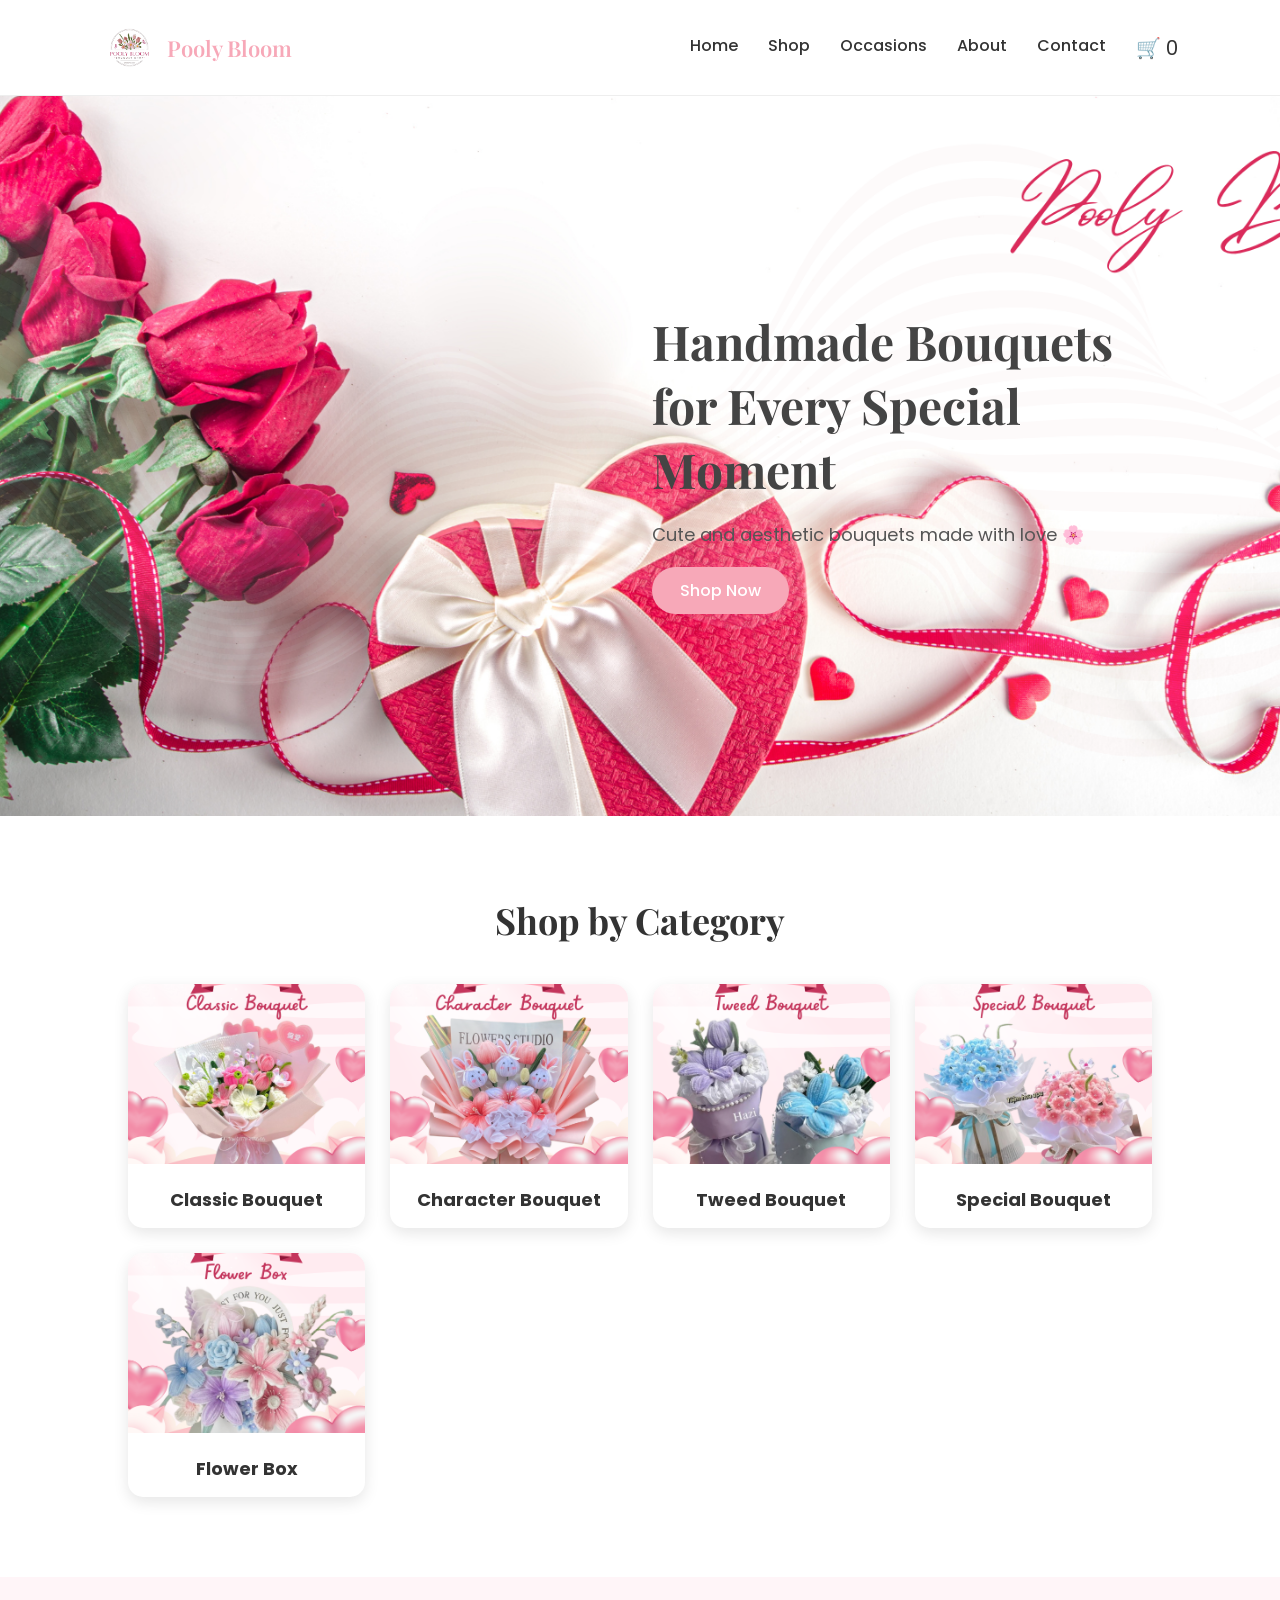
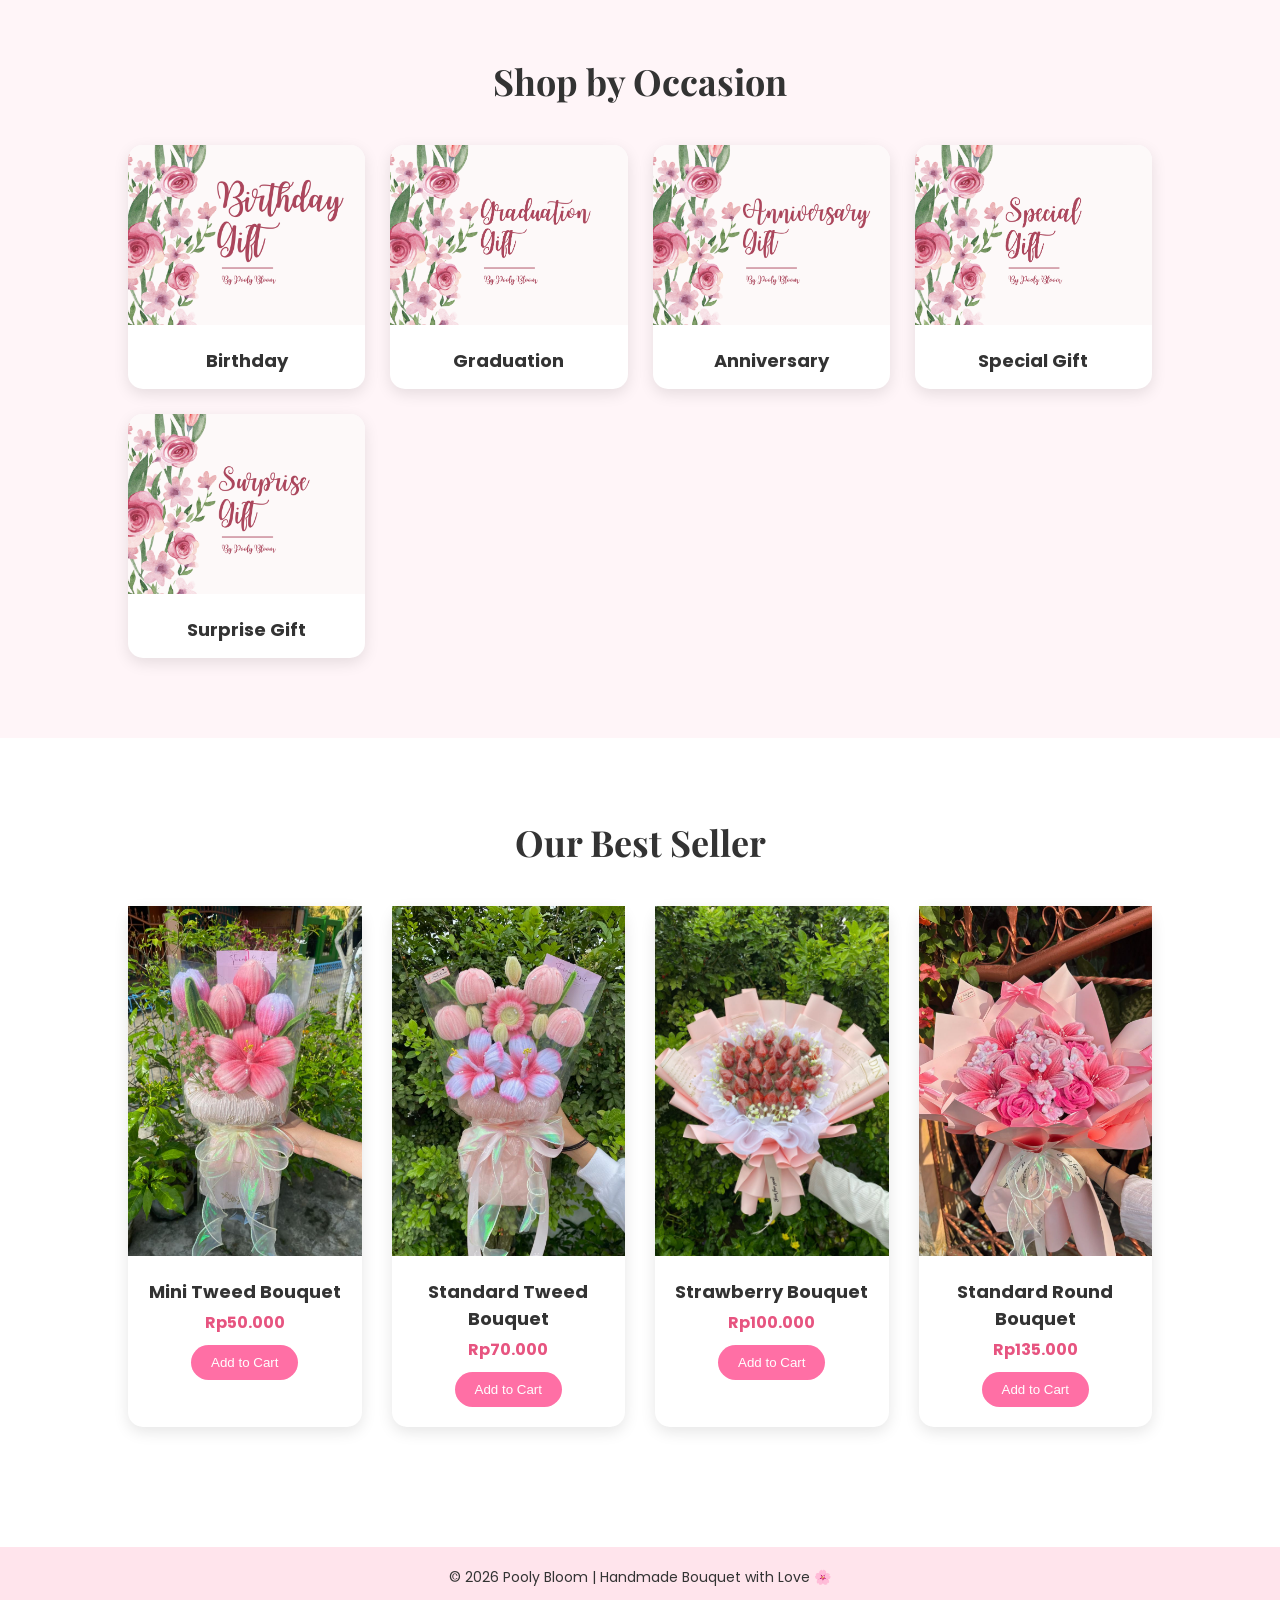
==== index.html @ 37853e3b "Add files via upload" ====
<!DOCTYPE html>
<html lang="en">
<head>
    <meta charset="UTF-8">
    <meta name="viewport" content="width=device-width, initial-scale=1.0">
    <title>Pooly Bloom</title>

    <!-- CSS -->
    <link rel="stylesheet" href="css/style.css">

    <!-- Google Fonts -->
<link rel="preconnect" href="https://fonts.googleapis.com">
<link rel="preconnect" href="https://fonts.gstatic.com" crossorigin>

<link href="https://fonts.googleapis.com/css2?family=Playfair+Display:wght@500;600;700&family=Poppins:wght@300;400;500;600&display=swap" rel="stylesheet">

</head>

<body>
    <!-- Navbar -->

<nav class="navbar">

    <div class="logo">

<img src="images/icons/pooly-bloom-logo.png" alt="Pooly Bloom Logo">

<span>Pooly Bloom</span>

</div>

    <ul class="nav-links">

        <li><a href="index.html">Home</a></li>
        <li><a href="shop.html">Shop</a></li>
        <li><a href="occasions.html">Occasions</a></li>
        <li><a href="about.html">About</a></li>
        <li><a href="contact.html">Contact</a></li>

       <li class="cart" id="cart-icon">
🛒 <span id="cart-count">0</span>
</li>

    </ul>

</nav>

<!-- Hero Section -->

<section class="hero">

<div class="hero-text">

<h1>Handmade Bouquets for Every Special Moment</h1>

<p>Cute and aesthetic bouquets made with love 🌸</p>

<a href="shop.html" class="btn">Shop Now</a>

</div>

</section>

<section class="category">

<h2>Shop by Category</h2>

<div class="category-container">

<div class="category-card">
<img src="images/categories/classic.png">
<h3>Classic Bouquet</h3>
</div>

<div class="category-card">
<img src="images/categories/character.png">
<h3>Character Bouquet</h3>
</div>

<div class="category-card">
<img src="images/categories/tweed.png">
<h3>Tweed Bouquet</h3>
</div>

<div class="category-card">
<img src="images/categories/special.png">
<h3>Special Bouquet</h3>
</div>

<div class="category-card">
<img src="images/categories/flowerbox.png">
<h3>Flower Box</h3>
</div>

</div>

</section>

<section class="occasion">

<h2>Shop by Occasion</h2>

<div class="occasion-container">

<div class="occasion-card">
<img src="images/occasions/birthday.png">
<h3>Birthday</h3>
</div>

<div class="occasion-card">
<img src="images/occasions/graduation.png">
<h3>Graduation</h3>
</div>

<div class="occasion-card">
<img src="images/occasions/anniversary.png">
<h3>Anniversary</h3>
</div>

<div class="occasion-card">
<img src="images/occasions/special.png">
<h3>Special Gift</h3>
</div>

<div class="occasion-card">
<img src="images/occasions/surprise.png">
<h3>Surprise Gift</h3>
</div>

</div>

</section>

<section class="products">

<h2>Our Best Seller</h2>

<div class="product-container">

<div class="product-card">

<img src="images/products/mini_tweed_pink50(6).jpeg">

<h3>Mini Tweed Bouquet</h3>

<p class="price">Rp50.000</p>

<button class="cart-btn"
data-name="Mini Tweed Bouquet"
data-price="50000"
data-img="images/products/mini_tweed_pink50(6).jpeg">
Add to Cart
</button>

</div>


<div class="product-card">

<img src="images/products/standard_tweed_pink70(3).jpeg">

<h3>Standard Tweed Bouquet</h3>

<p class="price">Rp70.000</p>

<button class="cart-btn"
data-name="Standard Tweed Bouquet"
data-price="70000"
data-img="images/products/standard_tweed_pink70(3).jpeg">
Add to Cart
</button>

</div>


<div class="product-card">

<img src="images/products/standard_classic_strawberry30pcs100(5).jpeg">

<h3>Strawberry Bouquet</h3>

<p class="price">Rp100.000</p>

<button class="cart-btn"
data-name="Strawberry Bouquet"
data-price="100000"
data-img="images/products/standard_classic_strawberry30pcs100(5).jpeg">
Add to Cart
</button>

</div>


<div class="product-card">

<img src="images/products/standard_round_pink135(3).jpeg">

<h3>Standard Round Bouquet</h3>

<p class="price">Rp135.000</p>

<button class="cart-btn"
data-name="Standard Round Bouquet"
data-price="135000"
data-img="images/products/standard_round_pink135(3).jpeg">
Add to Cart
</button>

</div>

</div>

</section>


<footer class="footer">

<p>© 2026 Pooly Bloom | Handmade Bouquet with Love 🌸</p>

</footer>

<div id="cart-notification">
Product added to cart 🛒
</div>
  

<div id="cart-popup">
 
<div class="cart-header">
<h2>Your Cart</h2>
<span id="close-cart">✕</span>
</div>

<div id="cart-items"></div>

<div class="cart-footer">
<h3>Total: Rp <span id="cart-total">0</span></h3>
<button id="checkout-btn">Checkout</button>
</div>

</div>

<div id="checkout-form">

<div class="checkout-box">

<h2>Isi Data Pesanan 🌷</h2>

<input type="text" id="cust-name" placeholder="Nama Kamu">

<input type="text" id="cust-phone" placeholder="No HP / WhatsApp">

<label>Tanggal Pengambilan</label>
<input type="date" id="pickup-date">

<p class="note">Pengambilan minimal H+2 dari hari pemesanan ya 💗</p>

<button id="send-order">Kirim Pesanan 🌸</button>

<span id="close-checkout">✕</span>

</div>

</div>

<script src="js/script.js"></script>

</body>
</html>
---- css/style.css ----
*{
margin:0;
padding:0;
box-sizing:border-box;
}

body{
font-family:'Poppins', sans-serif;
background:#fff;
color:#333;
}

:root{

--pink-soft:#FADADD;
--pink-main:#F7A8B8;
--pink-light:#FFE4EC;
--white:#ffffff;
--text:#333;

}

.navbar{

display:flex;
justify-content:space-between;
align-items:center;

padding:20px 8%;

background:var(--white);

border-bottom:1px solid #eee;

position:sticky;
top:0;
z-index:999;

}

.logo{

font-family:'Playfair Display', serif;

font-size:24px;

font-weight:600;

color:var(--pink-main);

}

.nav-links{

display:flex;

list-style:none;

gap:30px;

}

.nav-links a{

text-decoration:none;

color:var(--text);

font-weight:500;

transition:0.3s;

}

.nav-links a:hover{

color:var(--pink-main);

}

.cart{

font-size:20px;

cursor:pointer;

}

.hero{

height:80vh;

background-image:url("../images/hero/hero-banner.png");

background-size:cover;

background-position:center;

display:flex;

align-items:center;

justify-content:flex-end;

padding:0 10%;

}

.hero h1{

font-family:'Playfair Display', serif;

font-size:48px;

margin-bottom:20px;

color:#444;

}

.hero p{

font-size:18px;

margin-bottom:30px;

}

.hero-text{

max-width:500px;

text-align:left;

}

.hero-text h1{

font-family:'Playfair Display', serif;

font-size:48px;

color:#444;

margin-bottom:20px;

}

.hero-text p{

font-size:18px;

margin-bottom:30px;

color:#555;

}

.btn{

background:var(--pink-main);

color:white;

padding:12px 28px;

text-decoration:none;

border-radius:25px;

font-weight:500;

transition:0.3s;

}

.btn:hover{

background:#ff8fa3;

}

.logo img{

height:55px;

}

.logo{

display:flex;
align-items:center;
gap:10px;

}

.logo span{

font-family:'Playfair Display', serif;

font-size:22px;

font-weight:600;

color:var(--pink-main);

}

.category{

padding:80px 10%;

text-align:center;

}

.category h2{

font-family:'Playfair Display', serif;

font-size:36px;

margin-bottom:40px;

}

.category-container{

display:grid;

grid-template-columns:repeat(auto-fit,minmax(200px,1fr));

gap:25px;

}

.category-card{

background:white;

border-radius:15px;

overflow:hidden;

box-shadow:0 5px 15px rgba(0,0,0,0.1);

cursor:pointer;

transition:0.3s;

}

.category-card:hover{

transform:translateY(-5px);

}

.category-card img{

width:100%;

height:180px;

object-fit:cover;

}

.category-card h3{

padding:15px;

font-size:18px;

}

.occasion{

padding:80px 10%;

text-align:center;

background:#fff5f8;

}

.occasion h2{

font-family:'Playfair Display', serif;

font-size:36px;

margin-bottom:40px;

}

.occasion-container{

display:grid;

grid-template-columns:repeat(auto-fit,minmax(200px,1fr));

gap:25px;

}

.occasion-card{

background:white;

border-radius:15px;

overflow:hidden;

box-shadow:0 5px 15px rgba(0,0,0,0.1);

cursor:pointer;

transition:0.3s;

}

.occasion-card:hover{

transform:translateY(-5px);

}

.occasion-card img{

width:100%;

height:180px;

object-fit:cover;

}

.occasion-card h3{

padding:15px;

font-size:18px;

}

.products{

padding:80px 10%;

text-align:center;

}

.products h2{

font-family:'Playfair Display', serif;

font-size:36px;

margin-bottom:40px;

}

.product-container{

display:grid;

grid-template-columns:repeat(auto-fit,minmax(220px,1fr));

gap:30px;

}

.product-card{

background:white;

border-radius:15px;

box-shadow:0 5px 15px rgba(0,0,0,0.1);

padding-bottom:20px;

transition:0.3s;

}

.product-card:hover{

transform:translateY(-5px);

}

.product-card img{

width:100%;
height:350px;
object-fit:cover;

}
.product-card h3{

margin:15px 0 5px;

font-size:18px;

}

.price{

color:#e75480;

font-weight:bold;

margin-bottom:10px;

}

.cart-btn{

background:#ff6fa5;

color:white;

border:none;

padding:10px 20px;

border-radius:20px;

cursor:pointer;

transition:0.3s;

}

.cart-btn:hover{

background:#ff4f93;

}


.footer{

background:#ffe4ec;

text-align:center;

padding:20px;

margin-top:40px;

font-size:14px;

}

#cart-notification{

position:fixed;

top:20px;
right:20px;

background:#ff6fa5;
color:white;

padding:14px 24px;

border-radius:10px;

display:none;

font-weight:500;

box-shadow:0 5px 15px rgba(0,0,0,0.2);

z-index:2000;

}

.cart-item{

display:flex;

gap:20px;

margin-bottom:20px;

padding:15px;

background:white;

border-radius:10px;

box-shadow:0 5px 10px rgba(0,0,0,0.1);

}

.cart-item img{

width:80px;
height:80px;

object-fit:cover;

border-radius:10px;

}

.cart-details{

flex:1;

}

.cart-details textarea{

width:100%;

margin-top:8px;

padding:6px;

border-radius:5px;

border:1px solid #ccc;

}

.cart-sidebar{

position:fixed;
right:-400px;
top:0;

width:350px;
height:100%;

background:white;

box-shadow:-5px 0 15px rgba(0,0,0,0.2);

padding:20px;

transition:0.3s;

z-index:1500;

overflow-y:auto;

}

.cart-sidebar.active{
right:0;
}

.cart-header{

display:flex;
justify-content:space-between;
align-items:center;

margin-bottom:20px;

}

#close-cart{
cursor:pointer;
font-size:20px;
}

.cart-item{

display:flex;

gap:15px;

margin-bottom:20px;

}

.cart-item img{

width:60px;
height:60px;

object-fit:cover;

border-radius:8px;

}

.cart-details{

flex:1;

}

.cart-details textarea{

width:100%;

margin-top:5px;

padding:5px;

border-radius:5px;

border:1px solid #ccc;

}

.cart-footer{

margin-top:20px;

border-top:1px solid #eee;

padding-top:15px;

}

#checkout-btn{

background:#ff6fa5;
color:white;
border:none;
padding:12px;
width:100%;
border-radius:25px;
cursor:pointer;
transition:0.3s;

box-shadow:0 0 0 rgba(255,111,165,0.7);

}

#checkout-btn:hover{

transform:scale(1.05);

box-shadow:0 0 20px rgba(255,111,165,0.7);

}

#cart-popup{

position:fixed;
top:0;
right:-400px;

width:350px;
height:100%;

background:white;

box-shadow:-5px 0 15px rgba(0,0,0,0.1);

padding:20px;

transition:0.3s;

z-index:999;

overflow-y:auto;

}

#cart-popup.active{

right:0;
animation: cartBounce 0.5s ease;

}

@keyframes cartBounce{

0%{
transform:translateX(100%);
}

60%{
transform:translateX(-10px);
}

80%{
transform:translateX(5px);
}

100%{
transform:translateX(0);
}

}

.cart-header{

display:flex;
justify-content:space-between;
align-items:center;

margin-bottom:20px;

}

#close-cart{

cursor:pointer;
font-size:20px;

}

.cart-footer{

margin-top:20px;

}



.qty-control{

display:flex;
align-items:center;
gap:8px;
margin-top:8px;

}

.qty-control button{

border:none;
background:#ff6fa5;
color:white;
padding:4px 10px;
border-radius:6px;
cursor:pointer;

}

.remove-btn{

background:#999 !important;

}


#checkout-form{

position:fixed;
top:0;
left:0;

width:100%;
height:100%;

background:rgba(0,0,0,0.4);

display:none;

justify-content:center;
align-items:center;

z-index:3000;

}

.checkout-box{

background:white;
padding:30px;
border-radius:20px;
width:350px;
position:relative;

transform:translateY(60px);
opacity:0;

animation: slideUp 0.4s forwards;

}

@keyframes slideUp{

to{

transform:translateY(0);
opacity:1;

}

}

.checkout-box input{

width:100%;
padding:10px;
margin-top:10px;
border-radius:8px;
border:1px solid #ddd;

}

.checkout-box button{

margin-top:15px;
width:100%;
padding:12px;
border:none;
background:#ff6fa5;
color:white;
border-radius:20px;
cursor:pointer;

}

.note{

font-size:12px;
margin-top:5px;
color:#888;

}

#close-checkout{

position:absolute;
top:10px;
right:15px;
cursor:pointer;

}
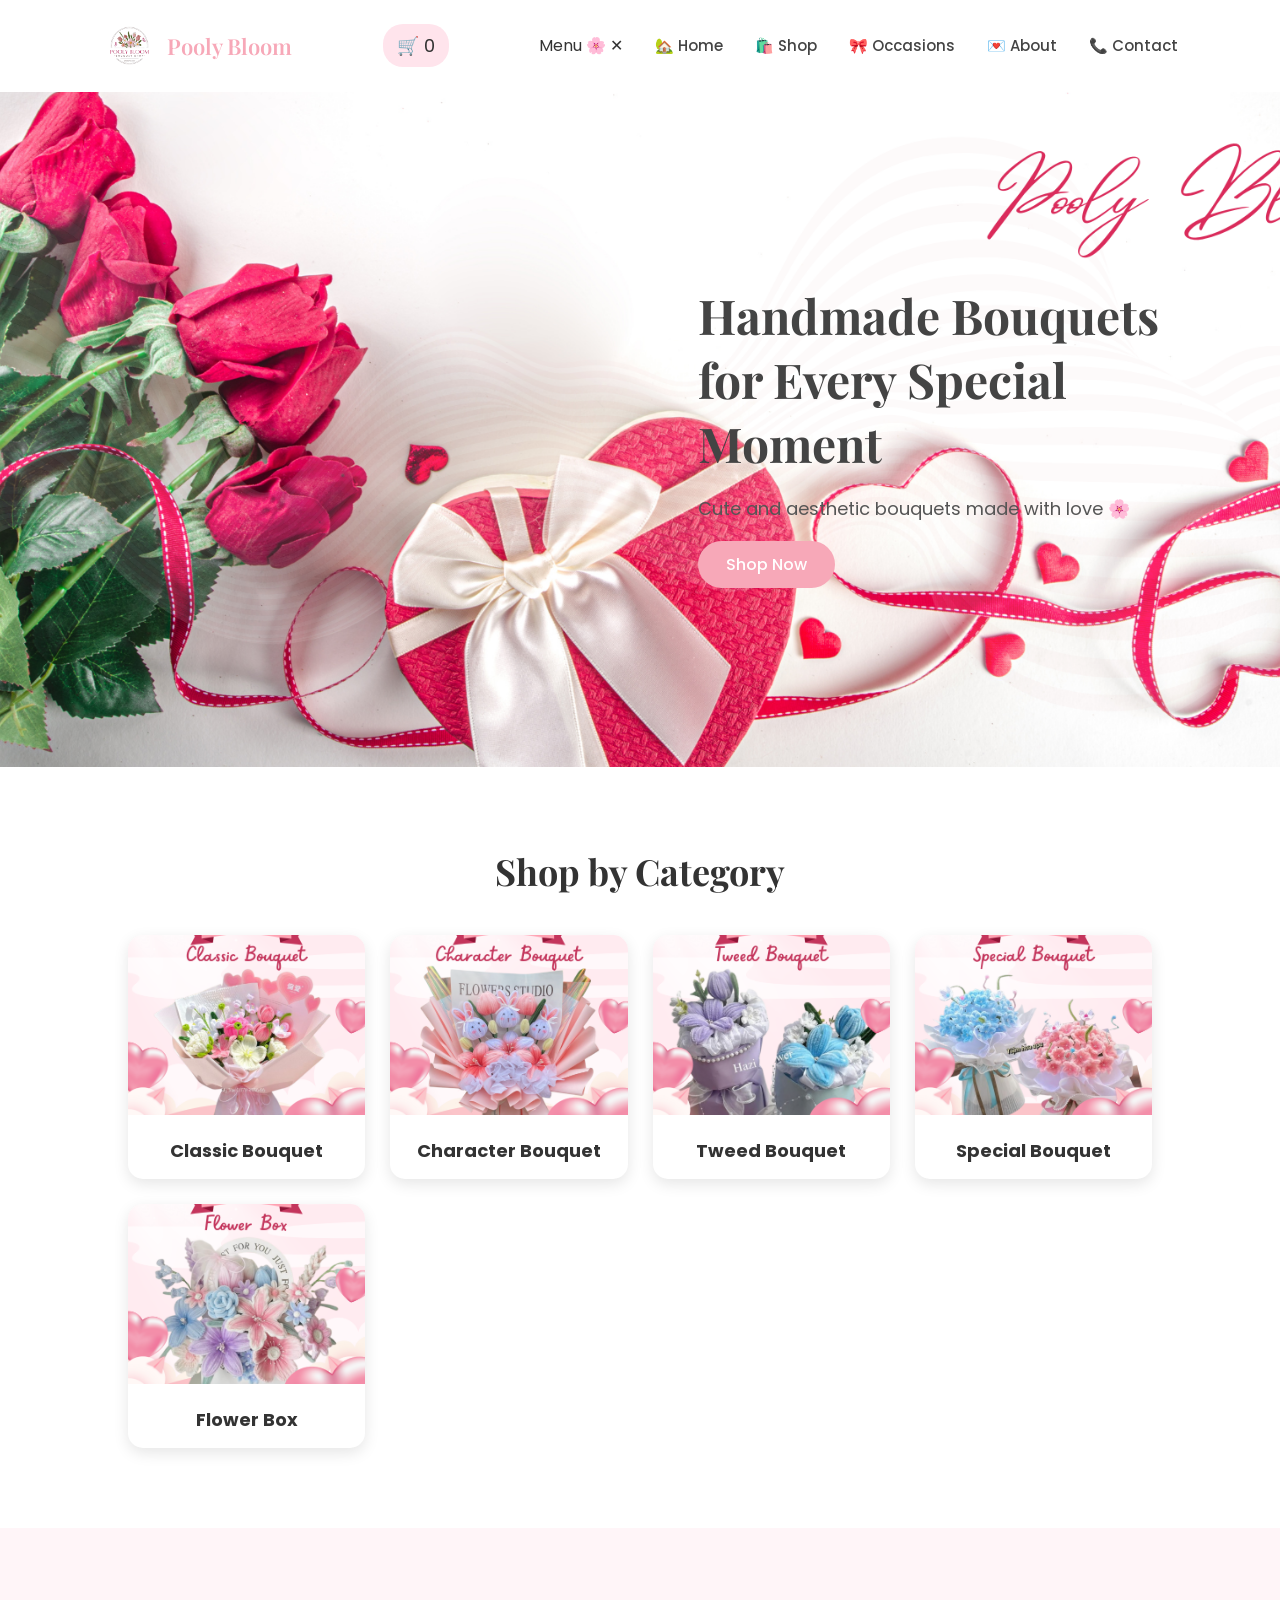
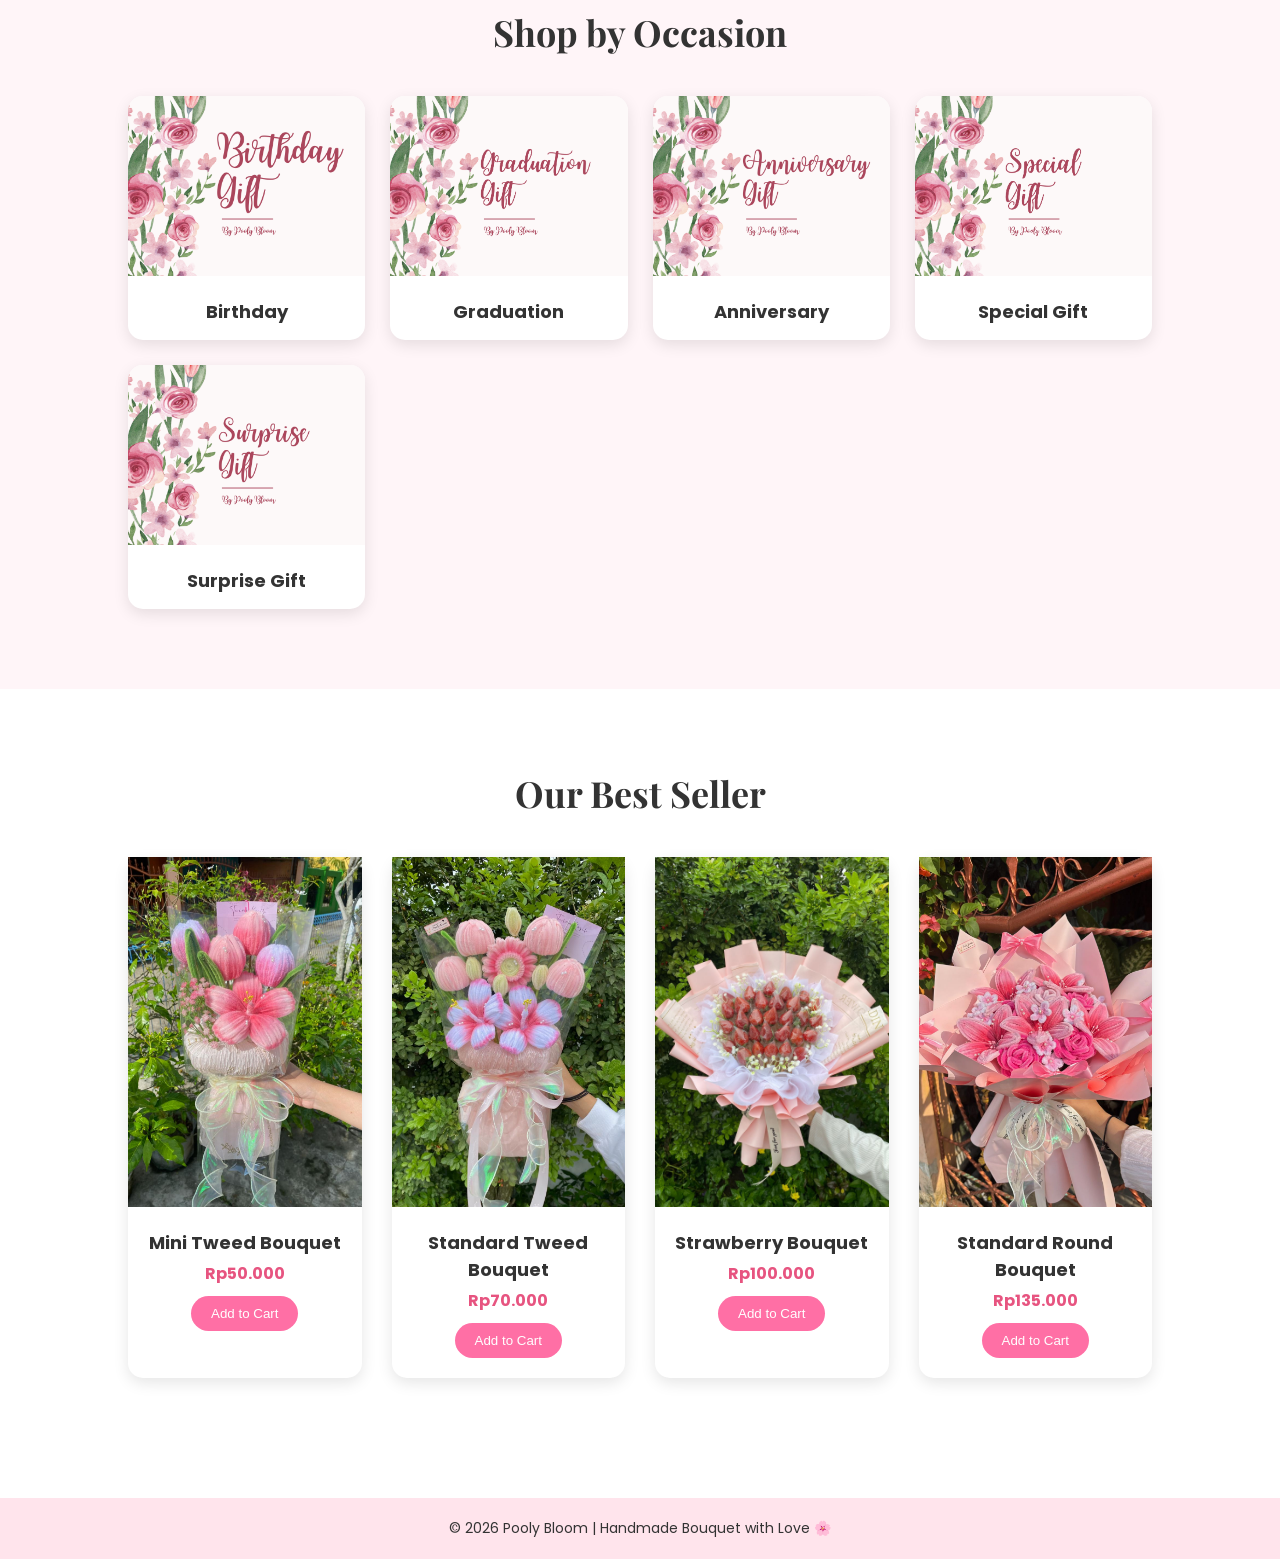
==== commit d6740be0: "Add files via upload" ====
--- a/index.html
+++ b/index.html
@@ -2,7 +2,7 @@
 <html lang="en">
 <head>
     <meta charset="UTF-8">
-    <meta name="viewport" content="width=device-width, initial-scale=1.0">
+    <meta name="viewport" content="width=device-width, initial-scale=1.0, maximum-scale=1.0, user-scalable=no">
     <title>Pooly Bloom</title>
 
     <!-- CSS -->
@@ -21,27 +21,35 @@
 
 <nav class="navbar">
 
-    <div class="logo">
-
-<img src="images/icons/pooly-bloom-logo.png" alt="Pooly Bloom Logo">
-
+<div class="logo">
+<img src="images/icons/pooly-bloom-logo.png">
 <span>Pooly Bloom</span>
-
-</div>
-
-    <ul class="nav-links">
-
-        <li><a href="index.html">Home</a></li>
-        <li><a href="shop.html">Shop</a></li>
-        <li><a href="occasions.html">Occasions</a></li>
-        <li><a href="about.html">About</a></li>
-        <li><a href="contact.html">Contact</a></li>
-
-       <li class="cart" id="cart-icon">
+</div>
+
+<div class="nav-right">
+
+<div class="cart" id="cart-icon">
 🛒 <span id="cart-count">0</span>
+</div>
+
+<div class="menu-toggle" id="menu-toggle">☰</div>
+
+</div>
+
+<ul class="nav-links" id="nav-menu">
+
+<li class="mobile-menu-header">
+<span class="menu-title">Menu 🌸</span>
+<span class="close-menu" id="close-menu">✕</span>
 </li>
 
-    </ul>
+<li><a href="index.html">🏡 Home</a></li>
+<li><a href="shop.html">🛍️ Shop</a></li>
+<li><a href="occasions.html">🎀 Occasions</a></li>
+<li><a href="about.html">💌 About</a></li>
+<li><a href="contact.html">📞 Contact</a></li>
+
+</ul>
 
 </nav>
 
@@ -49,7 +57,7 @@
 
 <section class="hero">
 
-<div class="hero-text">
+<div class="hero-text no-box">
 
 <h1>Handmade Bouquets for Every Special Moment</h1>
 
@@ -227,7 +235,7 @@
 <div id="cart-popup">
  
 <div class="cart-header">
-<h2>Your Cart</h2>
+<h2>🛒 Your Bloom Cart</h2>
 <span id="close-cart">✕</span>
 </div>
 
@@ -263,7 +271,9 @@
 
 </div>
 
-<script src="js/script.js"></script>
+<script src="js/script.js" defer></script>
+
+<div class="overlay" id="overlay"></div>
 
 </body>
 </html>
--- a/css/style.css
+++ b/css/style.css
@@ -1,3 +1,7 @@
+html, body{
+overflow-x:hidden;
+}
+
 *{
 margin:0;
 padding:0;
@@ -26,11 +30,12 @@
 justify-content:space-between;
 align-items:center;
 
-padding:20px 8%;
-
-background:var(--white);
-
-border-bottom:1px solid #eee;
+padding:18px 8%;
+
+background:rgba(255,255,255,.6);
+backdrop-filter:blur(12px);
+
+border-bottom:1px solid rgba(255,255,255,.3);
 
 position:sticky;
 top:0;
@@ -50,16 +55,6 @@
 
 }
 
-.nav-links{
-
-display:flex;
-
-list-style:none;
-
-gap:30px;
-
-}
-
 .nav-links a{
 
 text-decoration:none;
@@ -78,6 +73,10 @@
 
 }
 
+.menu-toggle{
+display:none;
+}
+
 .cart{
 
 font-size:20px;
@@ -127,11 +126,11 @@
 }
 
 .hero-text{
-
-max-width:500px;
-
-text-align:left;
-
+background:white;
+padding:40px;
+border-radius:28px;
+box-shadow:0 25px 60px rgba(255,111,165,.18);
+max-width:480px;
 }
 
 .hero-text h1{
@@ -624,16 +623,33 @@
 
 #checkout-btn{
 
-background:#ff6fa5;
+background:linear-gradient(45deg,#ff6fa5,#ff9ac1);
 color:white;
+
 border:none;
-padding:12px;
-width:100%;
-border-radius:25px;
+
+padding:14px;
+
+width:100%;
+
+border-radius:30px;
+
+font-size:16px;
+font-weight:600;
+
 cursor:pointer;
-transition:0.3s;
-
-box-shadow:0 0 0 rgba(255,111,165,0.7);
+
+transition:.3s;
+
+box-shadow:0 0 0 rgba(255,111,165,.7);
+
+}
+
+#checkout-btn:hover{
+
+transform:scale(1.07);
+
+box-shadow:0 0 25px rgba(255,111,165,.9);
 
 }
 
@@ -733,11 +749,23 @@
 
 border:none;
 background:#ff6fa5;
+
 color:white;
-padding:4px 10px;
-border-radius:6px;
+
+padding:6px 12px;
+
+border-radius:50%;
+
 cursor:pointer;
 
+font-size:16px;
+
+transition:.3s;
+
+}
+
+.qty-control button:hover{
+transform:scale(1.2);
 }
 
 .remove-btn{
@@ -831,4 +859,283 @@
 right:15px;
 cursor:pointer;
 
+}
+
+
+.menu-toggle{
+
+display:none;
+font-size:26px;
+
+background:#ff6fa5;
+color:white;
+
+padding:8px 12px;
+border-radius:12px;
+
+cursor:pointer;
+transition:.3s;
+
+box-shadow:0 4px 10px rgba(255,111,165,.5);
+
+}
+
+.menu-toggle:hover{
+transform:scale(1.1) rotate(5deg);
+box-shadow:0 6px 18px rgba(255,111,165,.7);
+}
+
+.nav-right{
+display:flex;
+align-items:center;
+gap:15px;
+}
+
+.cart{
+
+background:#ffe4ec;
+padding:8px 14px;
+border-radius:20px;
+font-size:18px;
+transition:.3s;
+}
+
+.cart:hover{
+background:#ffccd9;
+transform:scale(1.05);
+}
+
+
+body.blur{
+overflow:hidden;
+}
+
+body.blur::after{
+
+content:"";
+
+position:fixed;
+top:0;
+left:0;
+
+width:100%;
+height:100%;
+
+backdrop-filter:blur(6px);
+background:rgba(0,0,0,.25);
+
+z-index:998;
+
+}
+
+
+
+.nav-links li{
+opacity:0;
+transform:translateX(40px);
+}
+
+.nav-links.active li{
+opacity:0;
+transform:translateX(40px);
+animation: menuFade .5s forwards;
+}
+
+.nav-links.active li:nth-of-type(1){animation-delay:.1s}
+.nav-links.active li:nth-of-type(2){animation-delay:.2s}
+.nav-links.active li:nth-of-type(3){animation-delay:.3s}
+.nav-links.active li:nth-of-type(4){animation-delay:.4s}
+.nav-links.active li:nth-of-type(5){animation-delay:.5s}
+
+.nav-links.active li:nth-child(1){animation-delay:.1s}
+.nav-links.active li:nth-child(2){animation-delay:.2s}
+.nav-links.active li:nth-child(3){animation-delay:.3s}
+.nav-links.active li:nth-child(4){animation-delay:.4s}
+.nav-links.active li:nth-child(5){animation-delay:.5s}
+.nav-links.active li:nth-child(6){animation-delay:.6s}
+
+@keyframes menuFade{
+to{
+opacity:1;
+transform:translateX(0);
+}
+}
+
+
+.cart-bounce{
+animation:bounce .4s;
+}
+
+@keyframes bounce{
+
+0%{transform:scale(1)}
+40%{transform:scale(1.4)}
+100%{transform:scale(1)}
+
+}
+
+.hero{
+
+height:75vh;
+display:flex;
+align-items:center;
+
+padding:0 8%;
+
+background-image:url("../images/hero/hero-banner.png");
+background-size:cover;
+background-position:center;
+
+}
+
+.checkout-box{
+box-shadow:0 25px 60px rgba(0,0,0,.3);
+}
+
+.nav-links{
+display:flex;
+gap:32px;
+list-style:none;
+}
+
+.nav-links li{
+opacity:1;
+transform:none;
+}
+
+.nav-links a{
+text-decoration:none;
+color:#444;
+font-weight:500;
+font-size:15px;
+transition:.3s;
+}
+
+.nav-links a:hover{
+color:#ff6fa5;
+}
+
+@media(max-width:768px){
+
+.menu-toggle{
+display:block;
+}
+
+.nav-links{
+position:fixed;
+top:0;
+right:-100%;
+width:82%;
+height:100vh;
+background:white;
+flex-direction:column;
+padding-top:110px;
+gap:0;
+transition:.5s;
+z-index:2000;
+box-shadow:-25px 0 60px rgba(0,0,0,.25);
+border-top-left-radius:30px;
+border-bottom-left-radius:30px;
+}
+
+.nav-links.active{
+right:0;
+}
+
+.nav-links li{
+width:100%;
+opacity:0;
+transform:translateX(40px);
+}
+
+.nav-links.active li{
+animation: menuFade .5s forwards;
+}
+
+.nav-links li a{
+display:flex;
+align-items:center;
+justify-content:space-between;
+padding:20px 30px;
+font-size:16px;
+font-weight:500;
+color:#444;
+}
+
+.nav-links li a:hover{
+background:#fff0f5;
+color:#ff6fa5;
+transform:translateX(6px);
+}
+
+.nav-links li a::after{
+content:"→";
+width:32px;
+height:32px;
+background:#ffe4ec;
+display:flex;
+align-items:center;
+justify-content:center;
+border-radius:50%;
+color:#ff6fa5;
+font-size:14px;
+transition:.3s;
+}
+
+.nav-links li a:hover::after{
+background:#ff6fa5;
+color:white;
+transform:scale(1.2);
+}
+
+.mobile-menu-header{
+position:absolute;
+top:0;
+left:0;
+width:100%;
+background:linear-gradient(45deg,#ff6fa5,#ff9ac1);
+color:white;
+padding:26px;
+font-size:22px;
+font-weight:600;
+display:flex;
+justify-content:space-between;
+align-items:center;
+border-top-left-radius:30px;
+}
+}
+
+.overlay{
+position:fixed;
+top:0;
+left:0;
+width:100%;
+height:100%;
+
+background:transparent;   /* <<< INI PENTING */
+opacity:0;
+pointer-events:none;
+transition:.3s;
+z-index:1500;
+}
+
+.overlay.active{
+opacity:1;
+pointer-events:auto;
+}
+
+.overlay.active{
+opacity:1;
+pointer-events:auto;
+}
+
+.overlay.active{
+opacity:1;
+pointer-events:auto;
+}
+
+.hero-text.no-box{
+background:transparent;
+box-shadow:none;
+padding:0;
 }
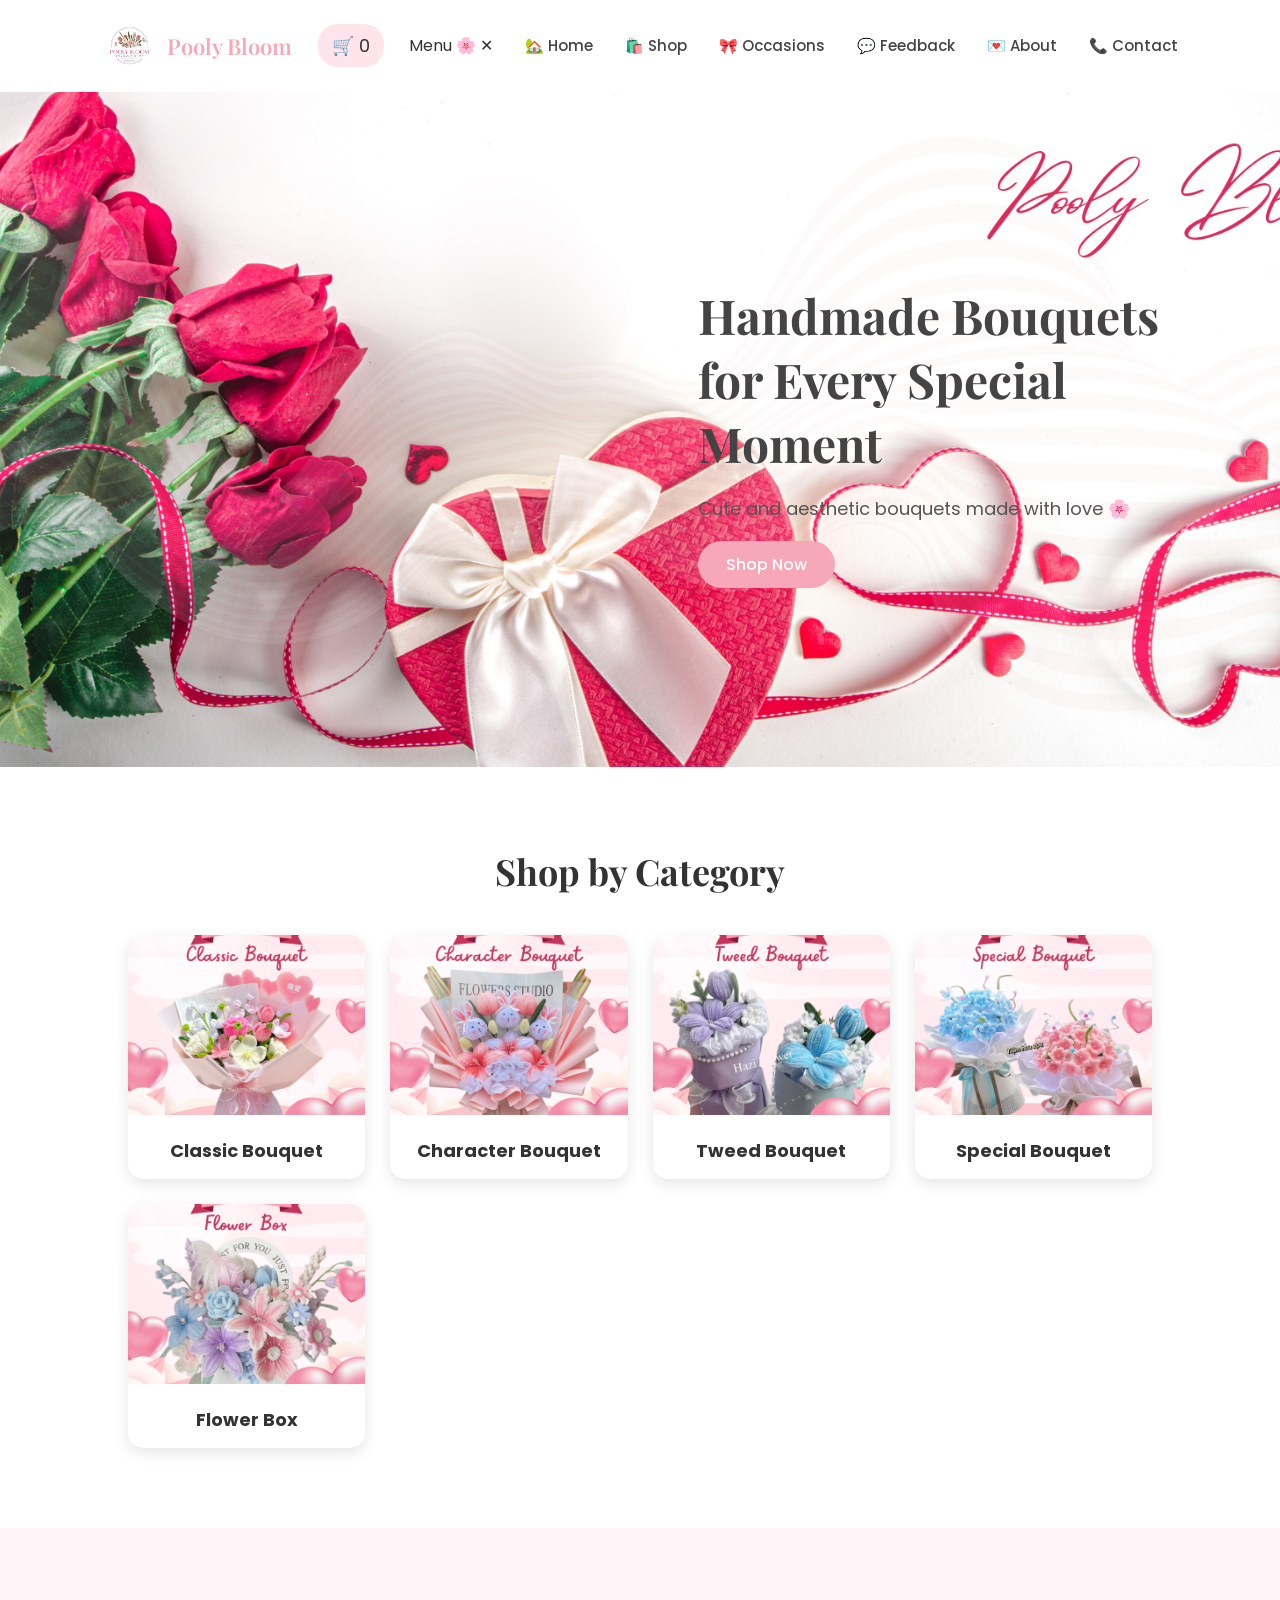
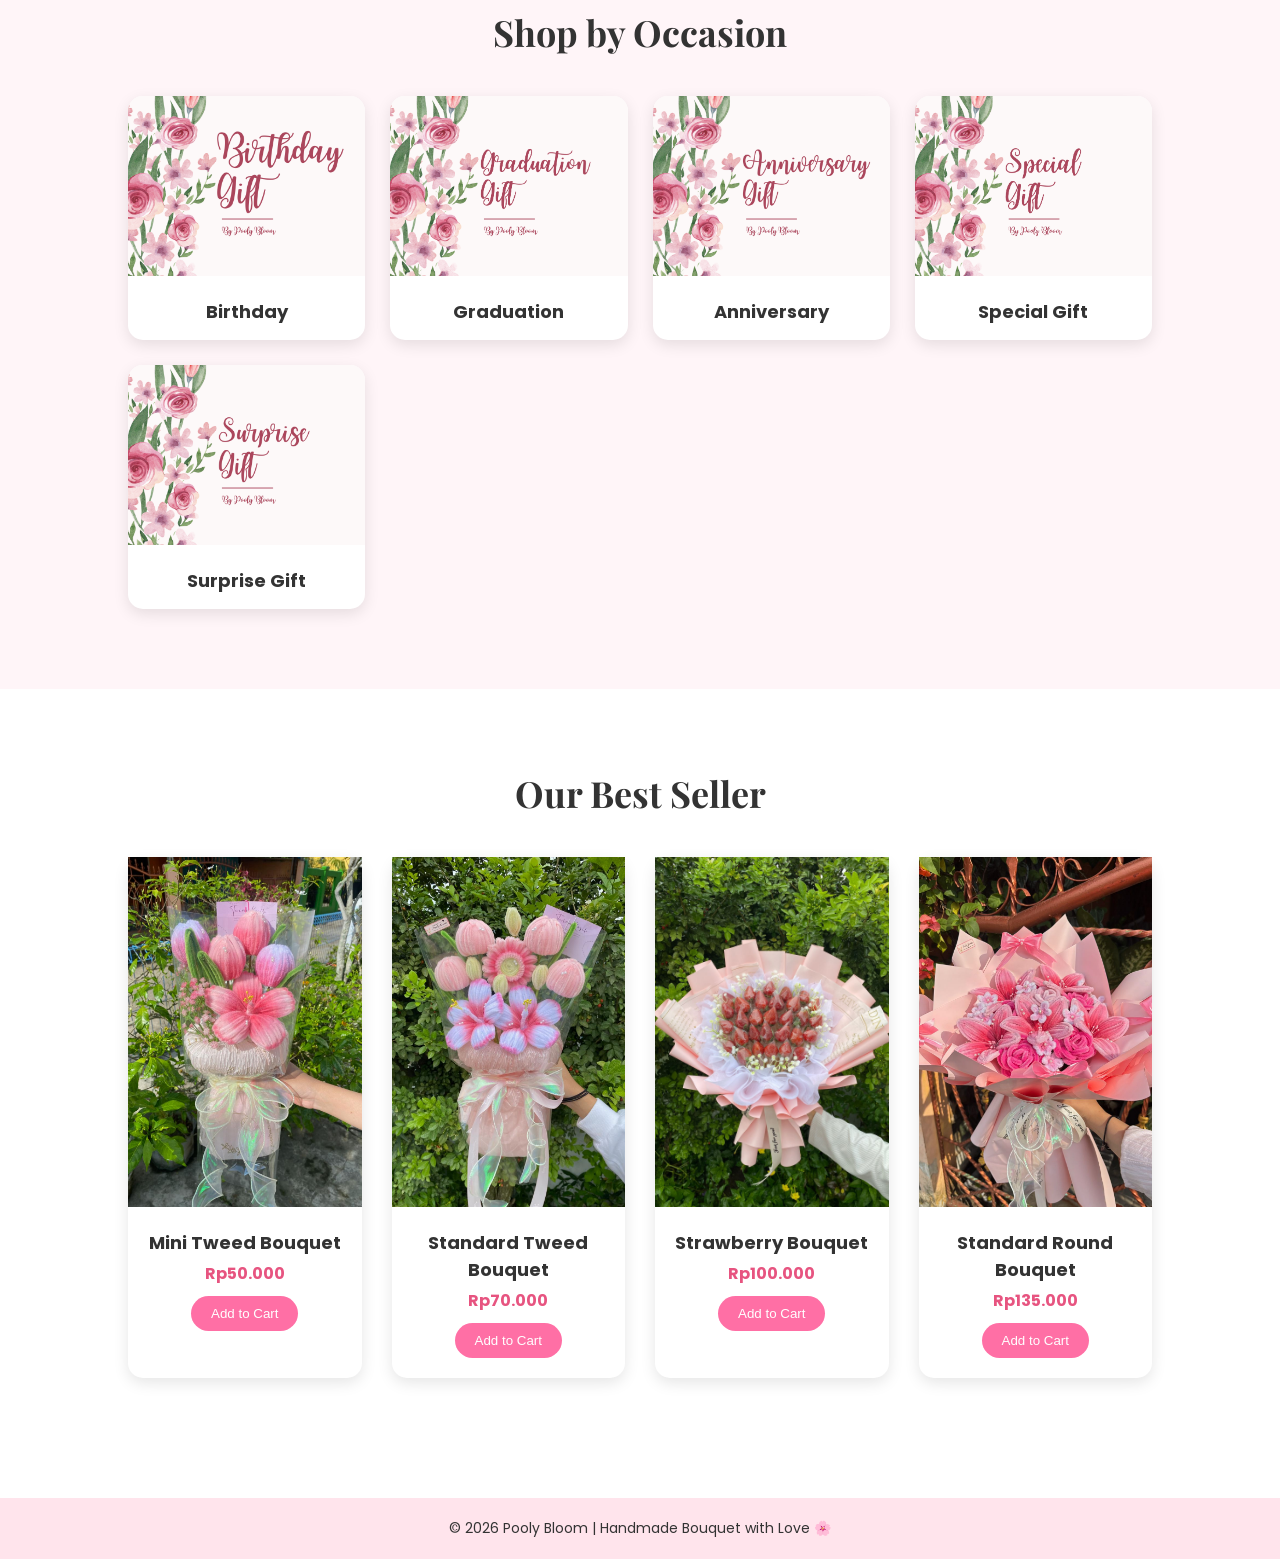
==== commit c3f05334: "Add files via upload" ====
--- a/index.html
+++ b/index.html
@@ -46,6 +46,7 @@
 <li><a href="index.html">🏡 Home</a></li>
 <li><a href="shop.html">🛍️ Shop</a></li>
 <li><a href="occasions.html">🎀 Occasions</a></li>
+<li><a href="feedback.html">💬 Feedback</a></li>
 <li><a href="about.html">💌 About</a></li>
 <li><a href="contact.html">📞 Contact</a></li>
 
@@ -145,6 +146,7 @@
 
 <div class="product-container">
 
+<!-- PRODUCT 1 -->
 <div class="product-card">
 
 <img src="images/products/mini_tweed_pink50(6).jpeg">
@@ -162,7 +164,7 @@
 
 </div>
 
-
+<!-- PRODUCT 2 -->
 <div class="product-card">
 
 <img src="images/products/standard_tweed_pink70(3).jpeg">
@@ -180,7 +182,7 @@
 
 </div>
 
-
+<!-- PRODUCT 3 -->
 <div class="product-card">
 
 <img src="images/products/standard_classic_strawberry30pcs100(5).jpeg">
@@ -198,7 +200,7 @@
 
 </div>
 
-
+<!-- PRODUCT 4 -->
 <div class="product-card">
 
 <img src="images/products/standard_round_pink135(3).jpeg">
@@ -217,6 +219,8 @@
 </div>
 
 </div>
+
+
 
 </section>
 
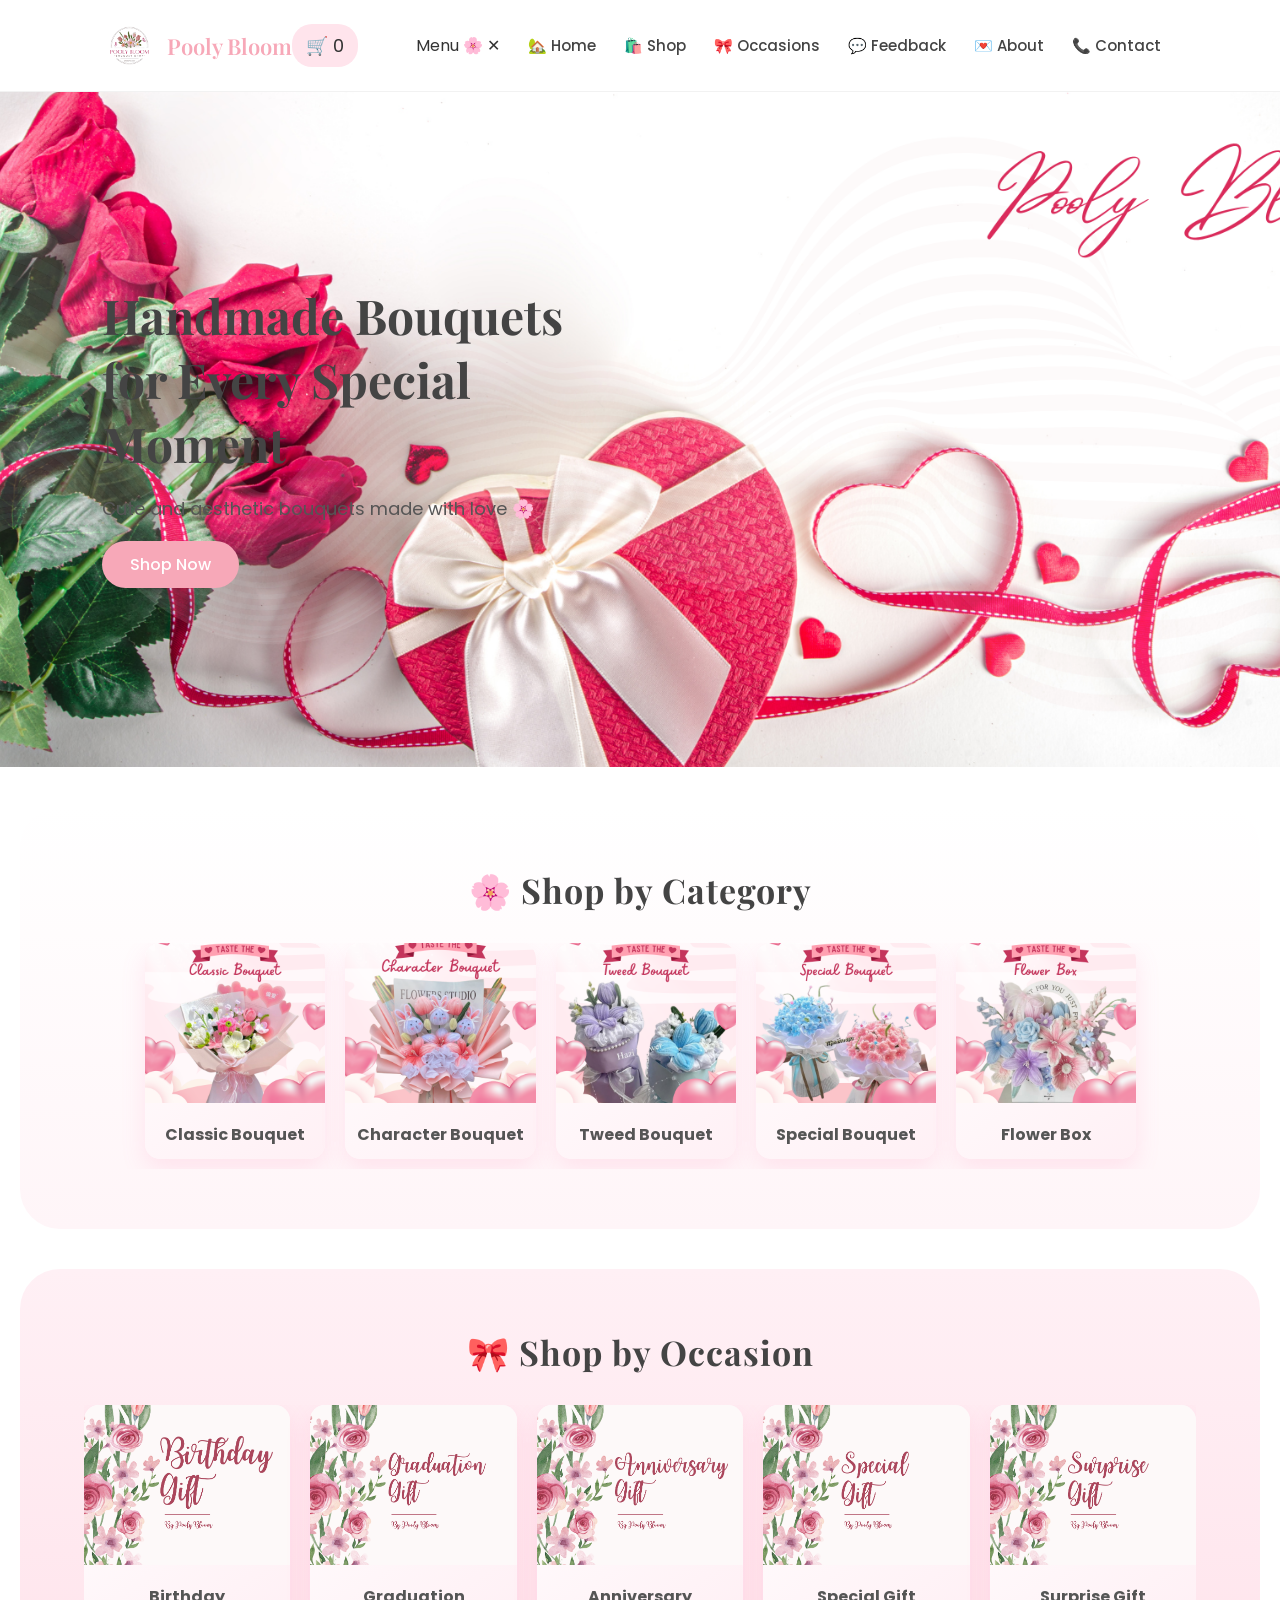
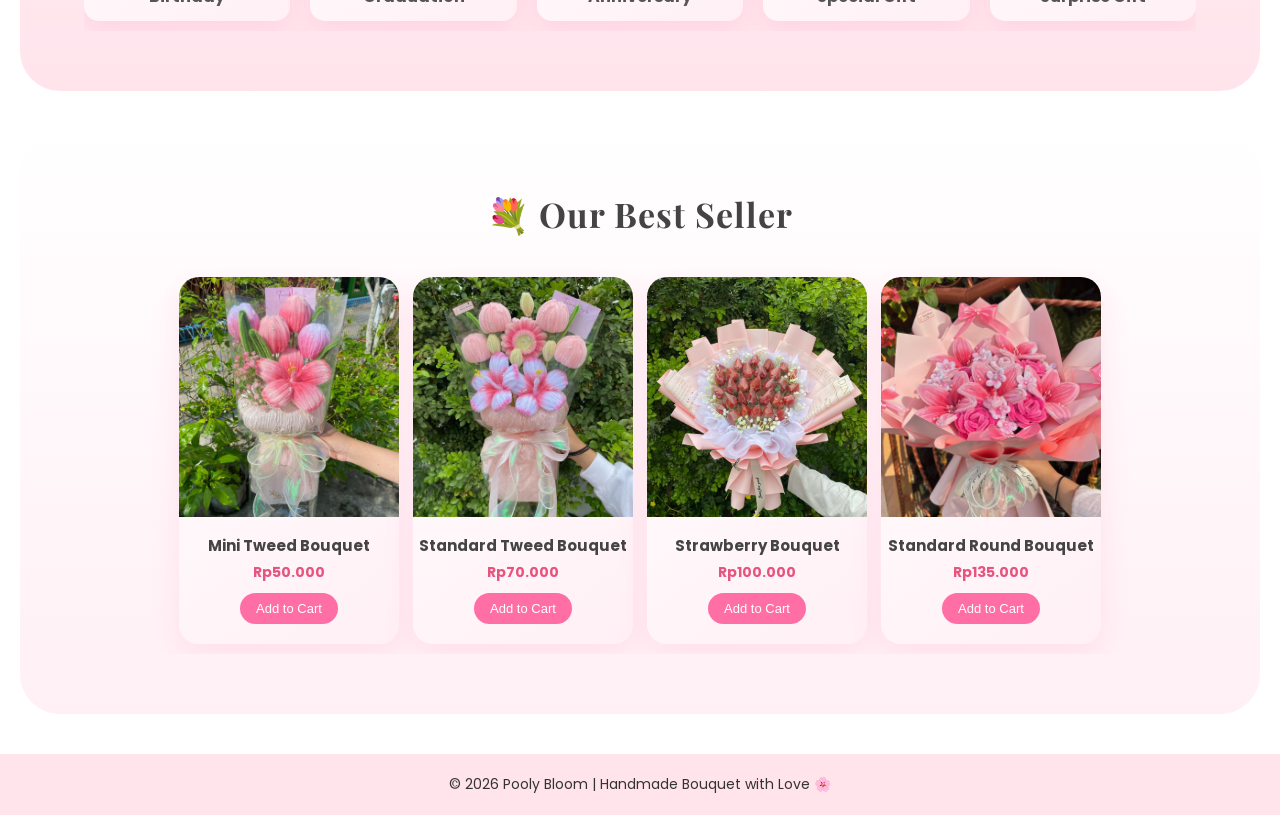
==== commit c3d47205: "Add files via upload" ====
--- a/index.html
+++ b/index.html
@@ -72,7 +72,7 @@
 
 <section class="category">
 
-<h2>Shop by Category</h2>
+<h2>🌸 Shop by Category</h2>
 
 <div class="category-container">
 
@@ -107,7 +107,7 @@
 
 <section class="occasion">
 
-<h2>Shop by Occasion</h2>
+<h2>🎀 Shop by Occasion</h2>
 
 <div class="occasion-container">
 
@@ -142,7 +142,7 @@
 
 <section class="products">
 
-<h2>Our Best Seller</h2>
+<h2>💐 Our Best Seller</h2>
 
 <div class="product-container">
 
--- a/css/style.css
+++ b/css/style.css
@@ -24,25 +24,6 @@
 
 }
 
-.navbar{
-
-display:flex;
-justify-content:space-between;
-align-items:center;
-
-padding:18px 8%;
-
-background:rgba(255,255,255,.6);
-backdrop-filter:blur(12px);
-
-border-bottom:1px solid rgba(255,255,255,.3);
-
-position:sticky;
-top:0;
-z-index:999;
-
-}
-
 .logo{
 
 font-family:'Playfair Display', serif;
@@ -82,26 +63,6 @@
 font-size:20px;
 
 cursor:pointer;
-
-}
-
-.hero{
-
-height:80vh;
-
-background-image:url("../images/hero/hero-banner.png");
-
-background-size:cover;
-
-background-position:center;
-
-display:flex;
-
-align-items:center;
-
-justify-content:flex-end;
-
-padding:0 10%;
 
 }
 
@@ -186,11 +147,10 @@
 }
 
 .logo{
-
 display:flex;
 align-items:center;
 gap:10px;
-
+flex-shrink:0;
 }
 
 .logo span{
@@ -358,16 +318,6 @@
 font-size:36px;
 
 margin-bottom:40px;
-
-}
-
-.product-container{
-
-display:grid;
-
-grid-template-columns:repeat(auto-fit,minmax(220px,1fr));
-
-gap:30px;
 
 }
 
@@ -570,16 +520,6 @@
 font-size:20px;
 }
 
-.cart-item{
-
-display:flex;
-
-gap:15px;
-
-margin-bottom:20px;
-
-}
-
 .cart-item img{
 
 width:60px;
@@ -642,14 +582,6 @@
 transition:.3s;
 
 box-shadow:0 0 0 rgba(255,111,165,.7);
-
-}
-
-#checkout-btn:hover{
-
-transform:scale(1.07);
-
-box-shadow:0 0 25px rgba(255,111,165,.9);
 
 }
 
@@ -863,21 +795,15 @@
 
 
 .menu-toggle{
-
 display:none;
 font-size:26px;
-
-background:#ff6fa5;
-color:white;
-
-padding:8px 12px;
-border-radius:12px;
-
+background:transparent;
+color:#ff6fa5;
+padding:0;
+border-radius:0;
 cursor:pointer;
 transition:.3s;
-
-box-shadow:0 4px 10px rgba(255,111,165,.5);
-
+box-shadow:none;
 }
 
 .menu-toggle:hover{
@@ -886,6 +812,7 @@
 }
 
 .nav-right{
+margin-left:auto;
 display:flex;
 align-items:center;
 gap:15px;
@@ -924,7 +851,7 @@
 backdrop-filter:blur(6px);
 background:rgba(0,0,0,.25);
 
-z-index:998;
+z-index:800;
 
 }
 
@@ -953,6 +880,10 @@
 .nav-links.active li:nth-child(4){animation-delay:.4s}
 .nav-links.active li:nth-child(5){animation-delay:.5s}
 .nav-links.active li:nth-child(6){animation-delay:.6s}
+.nav-links.active li:nth-child(7){animation-delay:.7s}
+.nav-links.active li:nth-child(8){animation-delay:.8s}
+.nav-links.active li:nth-child(9){animation-delay:.9s}
+.nav-links.active li:nth-child(10){animation-delay:10s}
 
 @keyframes menuFade{
 to{
@@ -994,8 +925,13 @@
 
 .nav-links{
 display:flex;
-gap:32px;
+gap:28px;
 list-style:none;
+align-items:center;
+
+margin-left:40px;
+flex:1;
+justify-content:center;
 }
 
 .nav-links li{
@@ -1112,21 +1048,12 @@
 width:100%;
 height:100%;
 
-background:transparent;   /* <<< INI PENTING */
+background:rgba(0,0,0,0.2); /* kasih sedikit warna biar keliatan */
+
 opacity:0;
 pointer-events:none;
 transition:.3s;
-z-index:1500;
-}
-
-.overlay.active{
-opacity:1;
-pointer-events:auto;
-}
-
-.overlay.active{
-opacity:1;
-pointer-events:auto;
+z-index:900; /* <<< TURUNIN */
 }
 
 .overlay.active{
@@ -1138,4 +1065,370 @@
 background:transparent;
 box-shadow:none;
 padding:0;
+}
+
+
+/* =========================
+CATEGORY & OCCASION SLIDER
+========================= */
+
+.category-container,
+.occasion-container{
+
+display:flex;
+gap:20px;
+overflow-x:auto;
+scroll-snap-type:x mandatory;
+padding-bottom:10px;
+
+}
+
+/* hide scrollbar (biar aesthetic) */
+.category-container::-webkit-scrollbar,
+.occasion-container::-webkit-scrollbar{
+display:none;
+}
+
+/* card lebih soft & premium */
+.category-card,
+.occasion-card{
+
+min-width:180px;
+
+background:linear-gradient(145deg,#fff,#fff0f5);
+box-shadow:0 8px 25px rgba(255,111,165,0.12);
+
+}
+
+/* text lebih kecil */
+.category-card h3,
+.occasion-card h3{
+
+font-size:14px;
+padding:10px;
+color:#555;
+
+}
+
+/* scroll feel lebih smooth */
+.category-container,
+.occasion-container,
+.product-container{
+
+scroll-behavior:smooth;
+
+}
+
+/* efek hover desktop */
+.category-card:hover,
+.occasion-card:hover{
+transform:translateY(-6px) scale(1.03);
+}
+
+/* gambar FULL tanpa kepotong */
+.category-card img,
+.occasion-card img{
+
+width:100%;
+height:160px;
+
+/* FULL gambar tanpa frame putih */
+object-fit:cover;
+
+padding:0;
+background:none;
+
+border-radius:15px 15px 0 0;
+
+}
+
+
+@media(min-width:900px){
+
+.category-container,
+.occasion-container{
+
+justify-content:center;
+overflow-x:hidden;
+
+}
+
+.product-container{
+justify-content:center;
+overflow-x:hidden;
+}
+
+}
+
+
+.category-card,
+.occasion-card{
+
+background:linear-gradient(145deg,#ffffff,#fff0f5);
+box-shadow:0 10px 25px rgba(255,111,165,0.15);
+
+}
+
+.category-card h3,
+.occasion-card h3{
+
+font-size:16px;
+padding:12px;
+color:#555;
+
+}
+
+
+/* =========================
+BEST SELLER SLIDER
+========================= */
+
+.slider-wrapper{
+position:relative;
+}
+
+.product-container{
+display:flex;
+gap:14px;
+padding:10px;
+overflow-x:auto;
+scroll-snap-type:x mandatory;
+}
+
+/* hide scrollbar */
+.product-container::-webkit-scrollbar{
+display:none;
+}
+
+/* card horizontal */
+.product-card{
+
+min-width:220px;
+flex:0 0 auto;
+scroll-snap-align:start;
+
+border-radius:20px;
+overflow:hidden;
+
+background:linear-gradient(145deg,#fff,#fff0f5);
+box-shadow:0 10px 30px rgba(255,111,165,0.15);
+
+}
+
+.product-container{
+-webkit-overflow-scrolling: touch;
+}
+
+/* image lebih aman (ga kepotong) */
+.product-card img{
+width:100%;
+height:240px;
+object-fit:cover;
+border-radius:15px 15px 0 0;
+}
+
+/* typography lebih kecil & aesthetic */
+.product-card h3{
+font-size:15px;
+margin:10px 0 5px;
+color:#444;
+}
+
+.price{
+font-size:14px;
+}
+
+/* tombol lebih halus */
+.cart-btn{
+font-size:13px;
+padding:8px 16px;
+border-radius:18px;
+}
+
+/* =========================
+ARROW BUTTON
+========================= */
+
+.arrow{
+
+position:absolute;
+top:45%;
+transform:translateY(-50%);
+
+background:white;
+border:none;
+
+width:38px;
+height:38px;
+
+border-radius:50%;
+box-shadow:0 5px 15px rgba(0,0,0,0.15);
+
+cursor:pointer;
+font-size:22px;
+
+z-index:10;
+
+transition:.3s;
+
+}
+
+.arrow:hover{
+background:#ff6fa5;
+color:white;
+transform:translateY(-50%) scale(1.1);
+}
+
+.arrow.left{
+left:-10px;
+}
+
+.arrow.right{
+right:-10px;
+}
+
+/* hide arrow di mobile (biar clean) */
+@media(max-width:768px){
+.arrow{
+display:none;
+}
+}
+
+
+.product-container{
+scroll-padding-left:10px;
+}
+
+.product-card{
+transition:transform .3s, box-shadow .3s;
+}
+
+.product-card:hover{
+transform:translateY(-6px) scale(1.03);
+box-shadow:0 15px 35px rgba(255,111,165,0.25);
+}
+
+
+
+/* =========================
+FEEDBACK PAGE
+========================= */
+
+.feedback-page{
+padding:80px 10% 40px;
+text-align:center;
+}
+
+.feedback-page h1{
+font-family:'Playfair Display', serif;
+font-size:36px;
+margin-bottom:10px;
+}
+
+.feedback-page p{
+color:#777;
+}
+
+/* gallery */
+.feedback-gallery{
+padding:40px 10%;
+}
+
+.gallery{
+display:grid;
+grid-template-columns:repeat(auto-fit,minmax(140px,1fr));
+gap:15px;
+}
+
+/* gambar */
+.gallery img{
+width:100%;
+border-radius:15px;
+
+box-shadow:0 8px 20px rgba(0,0,0,0.1);
+
+transition:.3s;
+cursor:pointer;
+}
+
+/* hover aesthetic */
+.gallery img:hover{
+transform:scale(1.04);
+}
+
+#cart-popup,
+.nav-links{
+position:fixed;
+z-index:2001;
+}
+
+.navbar{
+display:flex;
+align-items:center;
+justify-content:space-between;
+
+padding:18px 8%;
+
+background:rgba(255,255,255,.85);
+backdrop-filter:blur(12px);
+
+position:sticky;
+top:0;
+z-index:9999;
+
+border-bottom:1px solid rgba(0,0,0,0.05);
+}
+
+.nav-right{
+display:flex;
+align-items:center;
+gap:20px;
+}
+
+.category{
+background:linear-gradient(180deg,#fff,#fff5f8);
+border-radius:40px;
+margin:40px 20px;
+padding:60px 5%;
+}
+
+.occasion{
+background:linear-gradient(180deg,#fff0f5,#ffe4ec);
+border-radius:40px;
+margin:40px 20px;
+padding:60px 5%;
+}
+
+.products{
+background:linear-gradient(180deg,#fff,#fff0f5);
+border-radius:40px;
+margin:40px 20px;
+padding:60px 5%;
+}
+
+.category h2,
+.occasion h2,
+.products h2{
+font-family:'Playfair Display', serif;
+font-size:34px;
+margin-bottom:30px;
+color:#444;
+letter-spacing:1px;
+}
+
+.product-container,
+.category-container,
+.occasion-container{
+scroll-snap-type:x mandatory;
+scroll-padding-left:10px;
+}
+
+@media(min-width:769px){
+.nav-links{
+position:static;
+height:auto;
+background:none;
+box-shadow:none;
+padding:0;
+}
 }
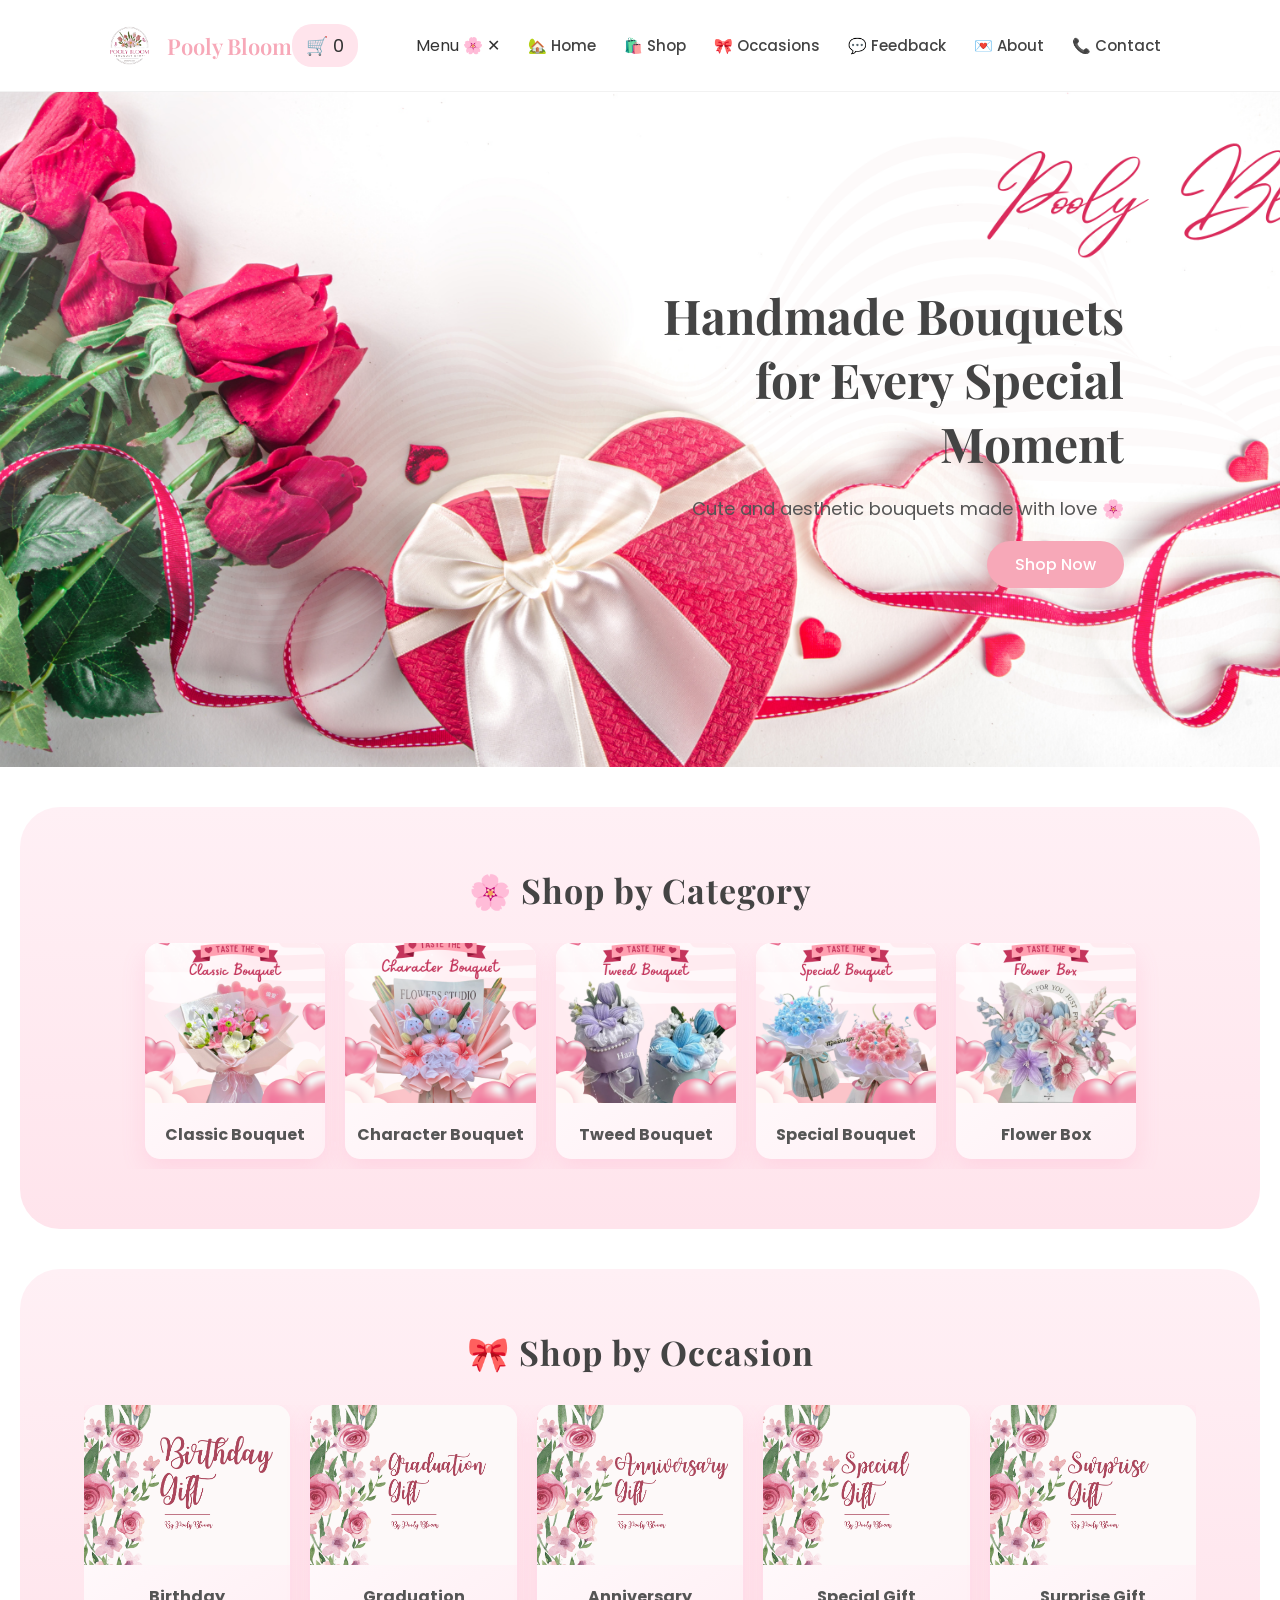
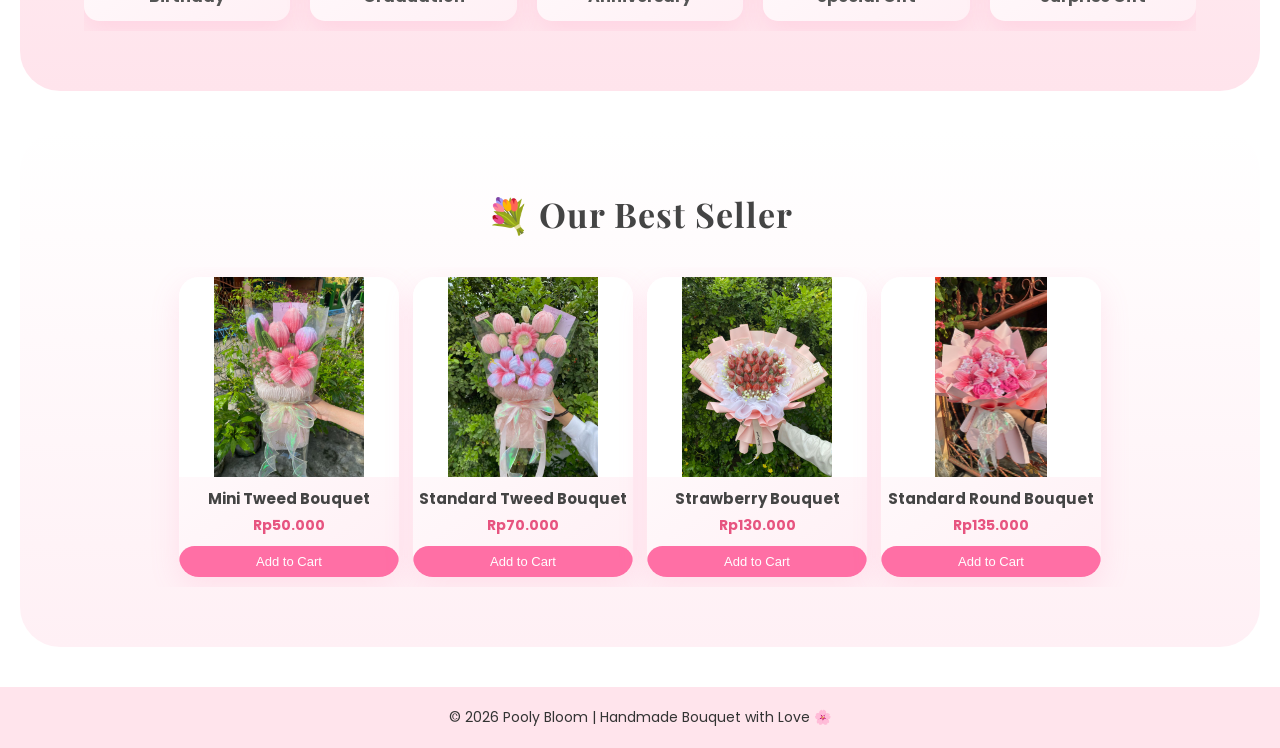
==== commit 4a6eab5a: "Add files via upload" ====
--- a/index.html
+++ b/index.html
@@ -185,16 +185,16 @@
 <!-- PRODUCT 3 -->
 <div class="product-card">
 
-<img src="images/products/standard_classic_strawberry30pcs100(5).jpeg">
+<img src="images/products/standard_classic_strawberry30pcs130(5).jpeg">
 
 <h3>Strawberry Bouquet</h3>
 
-<p class="price">Rp100.000</p>
+<p class="price">Rp130.000</p>
 
 <button class="cart-btn"
 data-name="Strawberry Bouquet"
-data-price="100000"
-data-img="images/products/standard_classic_strawberry30pcs100(5).jpeg">
+data-price="130000"
+data-img="images/products/standard_classic_strawberry30pcs130(5).jpeg">
 Add to Cart
 </button>
 
--- a/css/style.css
+++ b/css/style.css
@@ -322,17 +322,14 @@
 }
 
 .product-card{
-
-background:white;
-
-border-radius:15px;
-
-box-shadow:0 5px 15px rgba(0,0,0,0.1);
-
-padding-bottom:20px;
-
-transition:0.3s;
-
+min-width:180px; /* sebelumnya 220 */
+flex:0 0 auto;
+
+border-radius:20px;
+overflow:hidden;
+
+background:linear-gradient(145deg,#fff,#fff0f5);
+box-shadow:0 10px 30px rgba(255,111,165,0.15);
 }
 
 .product-card:hover{
@@ -444,17 +441,6 @@
 border-radius:10px;
 
 box-shadow:0 5px 10px rgba(0,0,0,0.1);
-
-}
-
-.cart-item img{
-
-width:80px;
-height:80px;
-
-object-fit:cover;
-
-border-radius:10px;
 
 }
 
@@ -610,7 +596,7 @@
 
 transition:0.3s;
 
-z-index:999;
+z-index:3000;
 
 overflow-y:auto;
 
@@ -910,6 +896,7 @@
 height:75vh;
 display:flex;
 align-items:center;
+justify-content:flex-end;
 
 padding:0 8%;
 
@@ -917,6 +904,14 @@
 background-size:cover;
 background-position:center;
 
+}
+
+.hero-text{
+text-align:right;
+}
+
+.hero-text{
+margin-right:5%;
 }
 
 .checkout-box{
@@ -965,7 +960,7 @@
 height:100vh;
 background:white;
 flex-direction:column;
-padding-top:110px;
+padding-top:80px;
 gap:0;
 transition:.5s;
 z-index:2000;
@@ -1222,8 +1217,9 @@
 /* image lebih aman (ga kepotong) */
 .product-card img{
 width:100%;
-height:240px;
-object-fit:cover;
+height:200px; /* sedikit lebih kecil */
+object-fit:contain; /* <<< INI PENTING */
+background:#fff; /* biar ga aneh kalau ada space */
 border-radius:15px 15px 0 0;
 }
 
@@ -1303,6 +1299,13 @@
 transition:transform .3s, box-shadow .3s;
 }
 
+.product-card{
+display:flex;
+flex-direction:column;
+justify-content:space-between;
+height:100%;
+}
+
 .product-card:hover{
 transform:translateY(-6px) scale(1.03);
 box-shadow:0 15px 35px rgba(255,111,165,0.25);
@@ -1374,7 +1377,7 @@
 
 position:sticky;
 top:0;
-z-index:9999;
+z-index:1000;
 
 border-bottom:1px solid rgba(0,0,0,0.05);
 }
@@ -1386,7 +1389,7 @@
 }
 
 .category{
-background:linear-gradient(180deg,#fff,#fff5f8);
+background:linear-gradient(180deg,#fff0f5,#ffe4ec);
 border-radius:40px;
 margin:40px 20px;
 padding:60px 5%;
@@ -1431,4 +1434,126 @@
 box-shadow:none;
 padding:0;
 }
+}
+
+
+/* SHOP PAGE */
+
+.shop-header{
+padding:80px 10% 30px;
+text-align:center;
+}
+
+.shop-header h1{
+font-family:'Playfair Display', serif;
+font-size:36px;
+margin-bottom:10px;
+}
+
+.shop-filter{
+display:flex;
+gap:10px;
+justify-content:center;
+padding:20px;
+flex-wrap:wrap;
+}
+
+.shop-filter button{
+border:none;
+background:#ffe4ec;
+padding:10px 20px;
+border-radius:20px;
+cursor:pointer;
+transition:.3s;
+}
+
+.shop-filter button:hover{
+background:#ff6fa5;
+color:white;
+}
+
+.shop-products{
+padding:40px 10%;
+}
+
+.shop-container{
+display:grid;
+grid-template-columns:repeat(auto-fit,minmax(220px,1fr));
+gap:20px;
+}
+
+#search-input{
+margin-top:20px;
+padding:12px 18px;
+width:100%;
+max-width:320px;
+
+border-radius:25px;
+border:1px solid #ddd;
+
+outline:none;
+
+transition:.3s;
+}
+
+#search-input:focus{
+border-color:#ff6fa5;
+box-shadow:0 0 10px rgba(255,111,165,0.3);
+}
+
+#product-popup{
+position:fixed;
+top:0;
+left:0;
+
+width:100%;
+height:100%;
+
+background:rgba(0,0,0,0.5);
+
+display:none;
+justify-content:center;
+align-items:center;
+
+z-index:4000;
+}
+
+.popup-content{
+background:white;
+padding:25px;
+border-radius:20px;
+text-align:center;
+width:300px;
+position:relative;
+
+animation:popupFade .3s;
+}
+
+@keyframes popupFade{
+from{transform:scale(.8);opacity:0;}
+to{transform:scale(1);opacity:1;}
+}
+
+#popup-img{
+width:100%;
+border-radius:15px;
+margin-bottom:10px;
+}
+
+#popup-cart-btn{
+margin-top:10px;
+background:#ff6fa5;
+color:white;
+border:none;
+padding:10px 20px;
+border-radius:20px;
+cursor:pointer;
+}
+
+#close-popup{
+position:absolute;
+top:10px;
+right:15px;
+cursor:pointer;
+font-size:18px;
 }
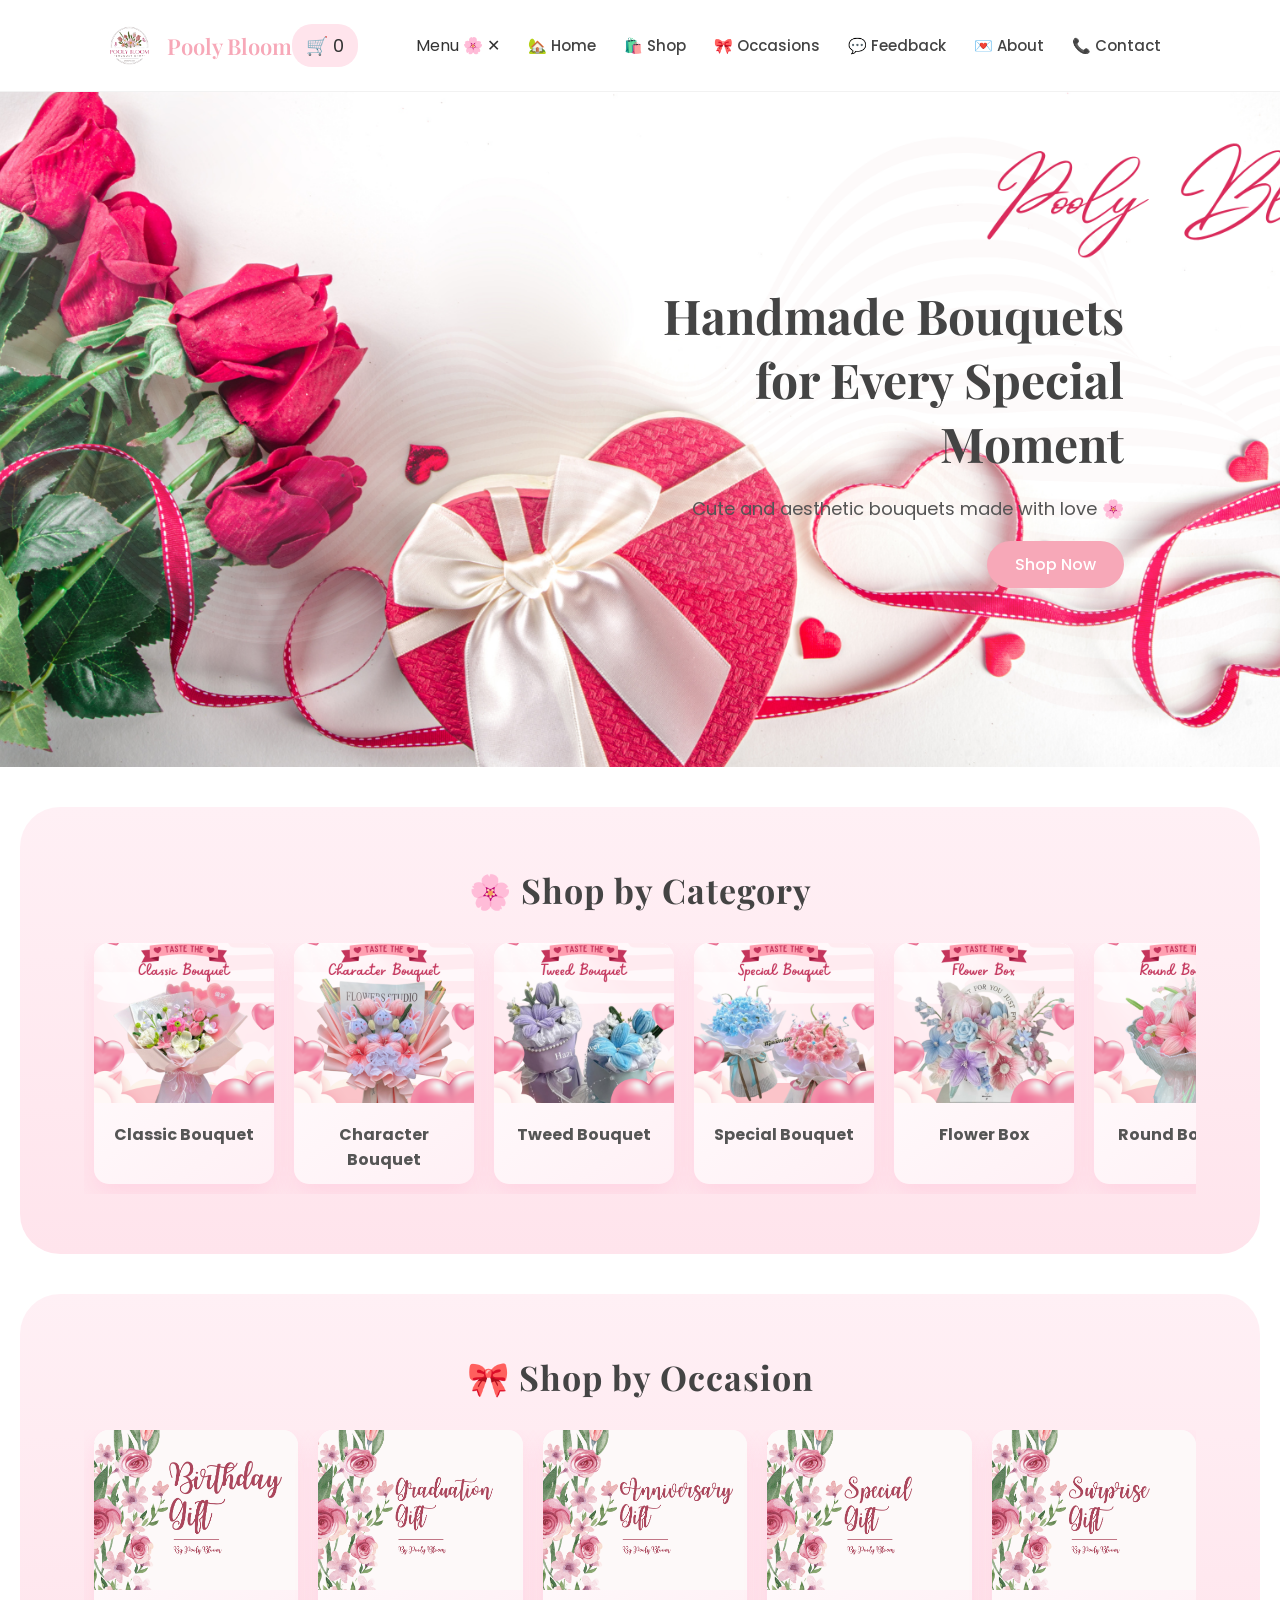
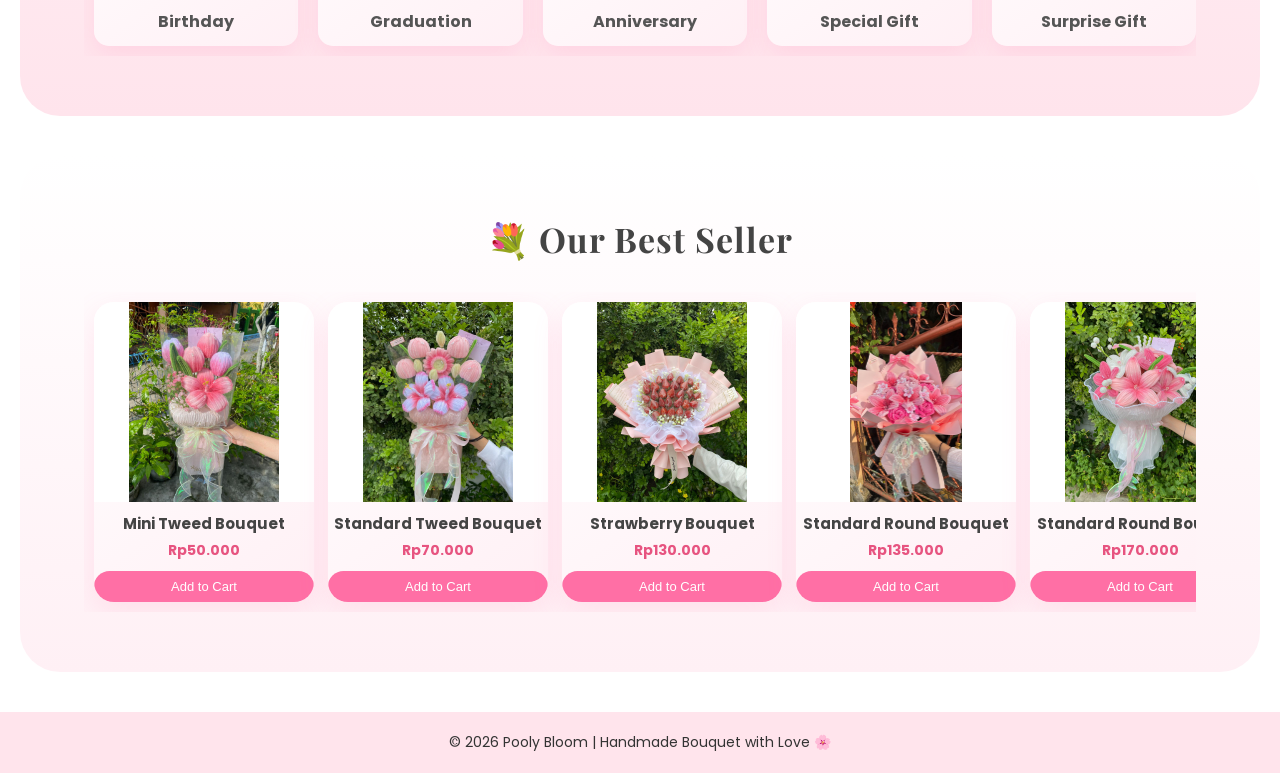
==== commit b8f7bb4a: "Add files via upload" ====
--- a/index.html
+++ b/index.html
@@ -76,31 +76,46 @@
 
 <div class="category-container">
 
-<div class="category-card">
+<div class="category-card" onclick="goCategory('classic')">
 <img src="images/categories/classic.png">
 <h3>Classic Bouquet</h3>
 </div>
 
-<div class="category-card">
+<div class="category-card" onclick="goCategory('character')">
 <img src="images/categories/character.png">
 <h3>Character Bouquet</h3>
 </div>
 
-<div class="category-card">
+<div class="category-card" onclick="goCategory('tweed')">
 <img src="images/categories/tweed.png">
 <h3>Tweed Bouquet</h3>
 </div>
 
-<div class="category-card">
+<div class="category-card" onclick="goCategory('special')">
 <img src="images/categories/special.png">
 <h3>Special Bouquet</h3>
 </div>
 
-<div class="category-card">
+<div class="category-card" onclick="goCategory('flowerbox')">
 <img src="images/categories/flowerbox.png">
 <h3>Flower Box</h3>
 </div>
 
+<div class="category-card" onclick="goCategory('round')">
+<img src="images/categories/round.png">
+<h3>Round Bouquet</h3>
+</div>
+
+<div class="category-card" onclick="goCategory('figure')">
+<img src="images/categories/figure.png">
+<h3>Figure Bouquet</h3>
+</div>
+
+<div class="category-card" onclick="goCategory('keychain')">
+<img src="images/categories/keychain.png">
+<h3>Key Chain</h3>
+</div>
+
 </div>
 
 </section>
@@ -156,6 +171,7 @@
 <p class="price">Rp50.000</p>
 
 <button class="cart-btn"
+data-id="tweed-mini-001"
 data-name="Mini Tweed Bouquet"
 data-price="50000"
 data-img="images/products/mini_tweed_pink50(6).jpeg">
@@ -174,6 +190,7 @@
 <p class="price">Rp70.000</p>
 
 <button class="cart-btn"
+data-id="tweed-standard-003"
 data-name="Standard Tweed Bouquet"
 data-price="70000"
 data-img="images/products/standard_tweed_pink70(3).jpeg">
@@ -192,6 +209,7 @@
 <p class="price">Rp130.000</p>
 
 <button class="cart-btn"
+data-id="classic-standard-005"
 data-name="Strawberry Bouquet"
 data-price="130000"
 data-img="images/products/standard_classic_strawberry30pcs130(5).jpeg">
@@ -210,9 +228,29 @@
 <p class="price">Rp135.000</p>
 
 <button class="cart-btn"
+data-id="round-standard-003"
 data-name="Standard Round Bouquet"
 data-price="135000"
 data-img="images/products/standard_round_pink135(3).jpeg">
+Add to Cart
+</button>
+
+</div>
+
+<!-- PRODUCT 5 -->
+<div class="product-card">
+
+<img src="images/products/standard_round_pink170(6).jpeg">
+
+<h3>Standard Round Bouquet</h3>
+
+<p class="price">Rp170.000</p>
+
+<button class="cart-btn"
+data-id="round-standard-006"
+data-name="Standard Round Bouquet"
+data-price="170000"
+data-img="images/products/standard_round_pink170(6).jpeg">
 Add to Cart
 </button>
 
@@ -279,5 +317,32 @@
 
 <div class="overlay" id="overlay"></div>
 
+<!-- PRODUCT DETAIL POPUP -->
+<div id="product-detail">
+
+<div class="detail-box">
+
+<span id="close-detail">✕</span>
+
+<img id="detail-img">
+
+<h2 id="detail-name"></h2>
+
+<p id="detail-price"></p>
+
+<div class="detail-qty">
+<button id="minus-detail">−</button>
+<span id="detail-qty">1</span>
+<button id="plus-detail">+</button>
+</div>
+
+<textarea id="detail-req" placeholder="Request (opsional)"></textarea>
+
+<button id="add-detail-cart">Add to Cart 🌸</button>
+
+</div>
+
+</div>
+
 </body>
 </html>
--- a/css/style.css
+++ b/css/style.css
@@ -193,6 +193,14 @@
 
 }
 
+.category-container{
+cursor:grab;
+}
+
+.category-container:active{
+cursor:grabbing;
+}
+
 .category-card{
 
 background:white;
@@ -206,6 +214,7 @@
 cursor:pointer;
 
 transition:0.3s;
+min-width:160px;
 
 }
 
@@ -1114,6 +1123,16 @@
 
 }
 
+.occasion-container{
+-webkit-overflow-scrolling: touch; /* smooth di mobile */
+scroll-snap-type: x mandatory;
+cursor: grab;
+}
+
+.occasion-container:active{
+cursor: grabbing;
+}
+
 /* efek hover desktop */
 .category-card:hover,
 .occasion-card:hover{
@@ -1143,22 +1162,32 @@
 .category-container,
 .occasion-container{
 
-justify-content:center;
-overflow-x:hidden;
+justify-content:flex-start; /* jangan center */
+overflow-x:auto; /* aktifin scroll */
+padding-left:10px;
+
+}
 
 }
 
 .product-container{
-justify-content:center;
-overflow-x:hidden;
-}
-
-}
-
+justify-content:flex-start;   /* penting */
+overflow-x:auto;              /* aktifin scroll */
+padding-left:10px;            /* kasih jarak biar ga kepotong */
+}
+
+.product-card:first-child{
+margin-left:10px;
+}
+
+.product-container{
+scroll-padding-left:10px;
+}
 
 .category-card,
 .occasion-card{
-
+scroll-snap-align: start;
+scroll-padding-left:10px;
 background:linear-gradient(145deg,#ffffff,#fff0f5);
 box-shadow:0 10px 25px rgba(255,111,165,0.15);
 
@@ -1452,10 +1481,11 @@
 
 .shop-filter{
 display:flex;
-gap:10px;
+gap:12px;
 justify-content:center;
 padding:20px;
 flex-wrap:wrap;
+align-items:center;
 }
 
 .shop-filter button{
@@ -1556,4 +1586,243 @@
 right:15px;
 cursor:pointer;
 font-size:18px;
+}
+
+
+.product-card{
+position:relative;
+}
+
+.badge{
+position:absolute;
+top:10px;
+left:10px;
+
+background:#ff6fa5;
+color:white;
+
+padding:5px 10px;
+border-radius:15px;
+font-size:12px;
+
+box-shadow:0 4px 10px rgba(0,0,0,0.2);
+}
+
+#sort-select{
+padding:10px 18px;
+border-radius:25px;
+border:1px solid #ffd1dc;
+
+background:linear-gradient(145deg,#fff,#fff0f5);
+color:#444;
+
+font-weight:500;
+
+cursor:pointer;
+outline:none;
+
+box-shadow:0 5px 15px rgba(255,111,165,0.15);
+
+transition:.3s;
+}
+
+#sort-select:hover{
+transform:translateY(-2px);
+box-shadow:0 8px 20px rgba(255,111,165,0.25);
+}
+
+#sort-select:focus{
+border-color:#ff6fa5;
+box-shadow:0 0 15px rgba(255,111,165,0.3);
+}
+
+/* PRODUCT DETAIL POPUP */
+#product-detail{
+position:fixed;
+top:0;
+left:0;
+width:100%;
+height:100%;
+
+background:rgba(0,0,0,0.5);
+
+display:none;
+justify-content:center;
+align-items:center;
+
+z-index:4000;
+}
+
+.detail-box{
+background:white;
+padding:25px;
+border-radius:20px;
+width:320px;
+text-align:center;
+position:relative;
+animation:fadeIn .3s;
+}
+
+.detail-box img{
+width:100%;
+height:200px;
+object-fit:contain;
+margin-bottom:15px;
+}
+
+#close-detail{
+position:absolute;
+top:10px;
+right:15px;
+cursor:pointer;
+font-size:18px;
+}
+
+.detail-qty{
+display:flex;
+justify-content:center;
+gap:10px;
+margin:10px 0;
+}
+
+.detail-qty button{
+background:#ff6fa5;
+border:none;
+color:white;
+padding:6px 12px;
+border-radius:50%;
+cursor:pointer;
+}
+
+#add-detail-cart{
+background:#ff6fa5;
+color:white;
+border:none;
+padding:12px;
+width:100%;
+border-radius:20px;
+margin-top:10px;
+cursor:pointer;
+}
+
+@keyframes fadeIn{
+from{opacity:0; transform:scale(.9);}
+to{opacity:1; transform:scale(1);}
+}
+
+.filter-btn{
+border:none;
+background:#ffe4ec;
+padding:10px 18px;
+border-radius:25px;
+cursor:pointer;
+transition:.3s;
+font-weight:500;
+}
+
+.filter-btn:hover{
+background:#ff6fa5;
+color:white;
+transform:translateY(-2px);
+}
+
+.filter-btn.active{
+background:linear-gradient(45deg,#ff6fa5,#ff9ac1);
+color:white;
+box-shadow:0 6px 20px rgba(255,111,165,0.4);
+transform:scale(1.05);
+}
+
+.product-card{
+transition:all .4s ease;
+}
+
+.product-card.hide{
+opacity:0;
+transform:scale(0.8);
+pointer-events:none;
+}
+
+.product-card.show{
+opacity:1;
+transform:scale(1);
+}
+
+.size-btn{
+background:#fff0f5;
+border:none;
+padding:8px 16px;
+border-radius:20px;
+cursor:pointer;
+transition:.3s;
+}
+
+.size-btn.active{
+background:linear-gradient(45deg,#ff6fa5,#ff9ac1);
+color:white;
+}
+
+#size-select{
+
+padding:10px 18px;
+border-radius:25px;
+border:1px solid #ffd1dc;
+
+background:linear-gradient(145deg,#fff,#fff0f5);
+color:#444;
+
+font-weight:500;
+
+cursor:pointer;
+outline:none;
+
+box-shadow:0 5px 15px rgba(255,111,165,0.15);
+
+transition:.3s;
+
+}
+
+#size-select:hover{
+transform:translateY(-2px);
+box-shadow:0 8px 20px rgba(255,111,165,0.25);
+}
+
+#size-select:focus{
+border-color:#ff6fa5;
+box-shadow:0 0 15px rgba(255,111,165,0.3);
+}
+
+#category-select,
+#size-select{
+
+padding:10px 18px;
+border-radius:25px;
+border:1px solid #ffd1dc;
+
+background:linear-gradient(145deg,#fff,#fff0f5);
+color:#444;
+
+font-weight:500;
+
+cursor:pointer;
+outline:none;
+
+box-shadow:0 5px 15px rgba(255,111,165,0.15);
+
+transition:.3s;
+
+}
+
+/* hover effect */
+#category-select:hover,
+#size-select:hover{
+transform:translateY(-2px);
+box-shadow:0 8px 20px rgba(255,111,165,0.25);
+}
+
+/* focus */
+#category-select:focus,
+#size-select:focus{
+border-color:#ff6fa5;
+box-shadow:0 0 15px rgba(255,111,165,0.3);
 }
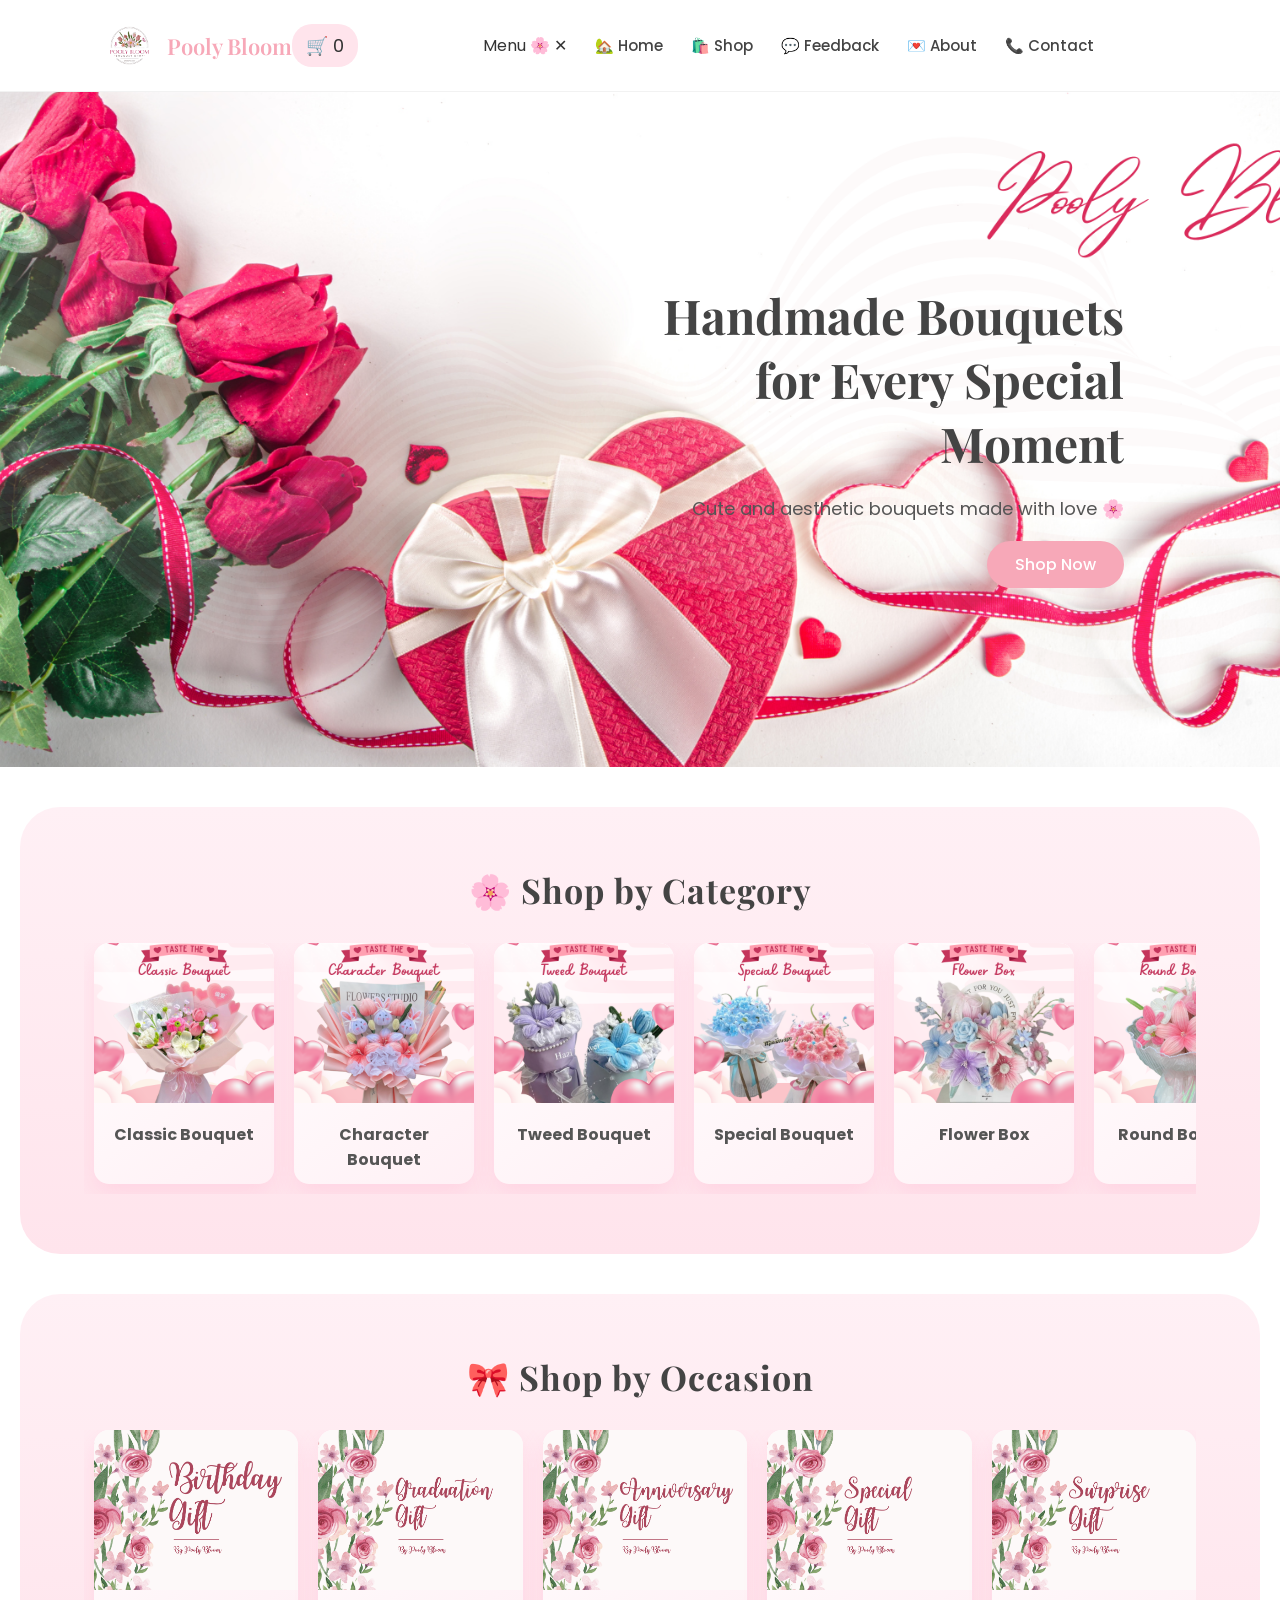
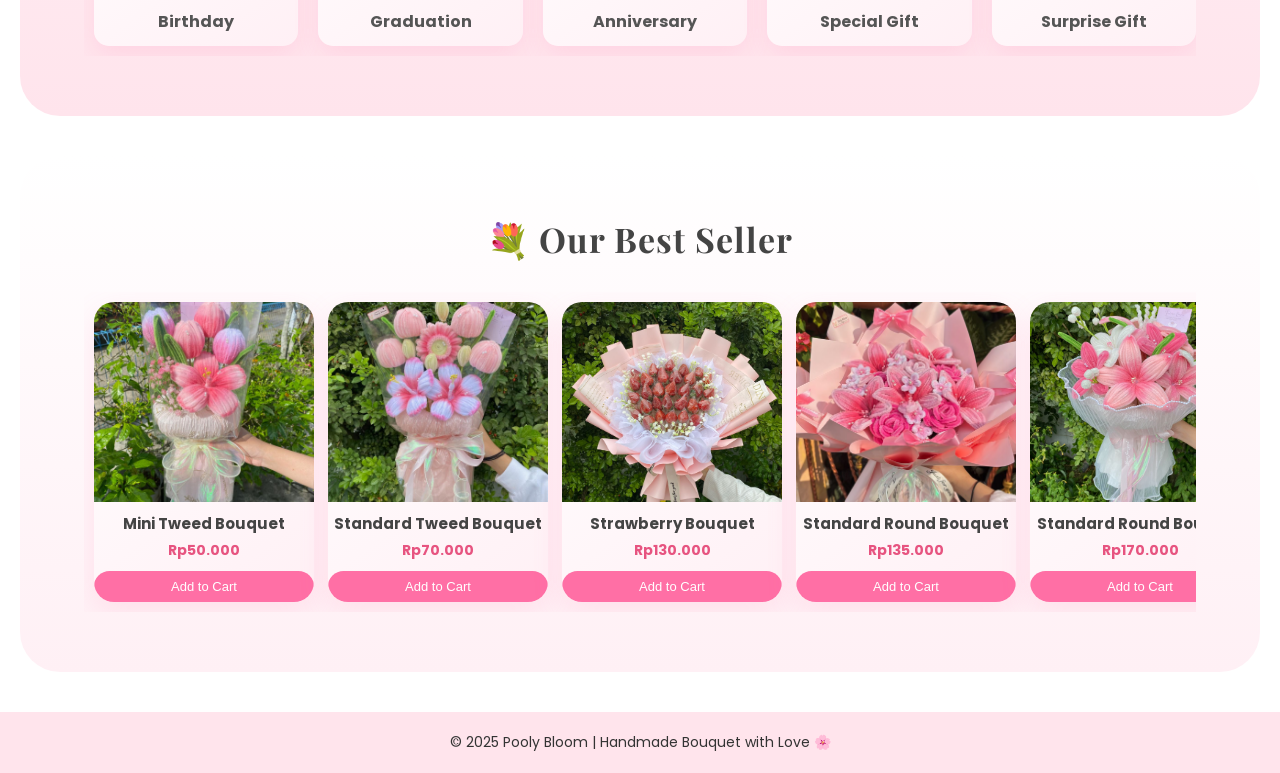
==== commit 77c260ef: "Add files via upload" ====
--- a/index.html
+++ b/index.html
@@ -45,7 +45,6 @@
 
 <li><a href="index.html">🏡 Home</a></li>
 <li><a href="shop.html">🛍️ Shop</a></li>
-<li><a href="occasions.html">🎀 Occasions</a></li>
 <li><a href="feedback.html">💬 Feedback</a></li>
 <li><a href="about.html">💌 About</a></li>
 <li><a href="contact.html">📞 Contact</a></li>
@@ -108,7 +107,7 @@
 
 <div class="category-card" onclick="goCategory('figure')">
 <img src="images/categories/figure.png">
-<h3>Figure Bouquet</h3>
+<h3>Figure</h3>
 </div>
 
 <div class="category-card" onclick="goCategory('keychain')">
@@ -126,27 +125,27 @@
 
 <div class="occasion-container">
 
-<div class="occasion-card">
+<div class="occasion-card" onclick="goOccasion('birthday')">
 <img src="images/occasions/birthday.png">
 <h3>Birthday</h3>
 </div>
 
-<div class="occasion-card">
+<div class="occasion-card" onclick="goOccasion('graduation')">
 <img src="images/occasions/graduation.png">
 <h3>Graduation</h3>
 </div>
 
-<div class="occasion-card">
+<div class="occasion-card" onclick="goOccasion('anniversary')">
 <img src="images/occasions/anniversary.png">
 <h3>Anniversary</h3>
 </div>
 
-<div class="occasion-card">
+<div class="occasion-card" onclick="goOccasion('special')">
 <img src="images/occasions/special.png">
 <h3>Special Gift</h3>
 </div>
 
-<div class="occasion-card">
+<div class="occasion-card" onclick="goOccasion('surprise')">
 <img src="images/occasions/surprise.png">
 <h3>Surprise Gift</h3>
 </div>
@@ -265,7 +264,7 @@
 
 <footer class="footer">
 
-<p>© 2026 Pooly Bloom | Handmade Bouquet with Love 🌸</p>
+<p>© 2025 Pooly Bloom | Handmade Bouquet with Love 🌸</p>
 
 </footer>
 
--- a/css/style.css
+++ b/css/style.css
@@ -830,24 +830,6 @@
 
 body.blur{
 overflow:hidden;
-}
-
-body.blur::after{
-
-content:"";
-
-position:fixed;
-top:0;
-left:0;
-
-width:100%;
-height:100%;
-
-backdrop-filter:blur(6px);
-background:rgba(0,0,0,.25);
-
-z-index:800;
-
 }
 
 
@@ -915,6 +897,7 @@
 
 }
 
+
 .hero-text{
 text-align:right;
 }
@@ -969,10 +952,10 @@
 height:100vh;
 background:white;
 flex-direction:column;
-padding-top:80px;
+padding-top:60px;
 gap:0;
 transition:.5s;
-z-index:2000;
+z-index:2001;
 box-shadow:-25px 0 60px rgba(0,0,0,.25);
 border-top-left-radius:30px;
 border-bottom-left-radius:30px;
@@ -1033,36 +1016,39 @@
 top:0;
 left:0;
 width:100%;
+
+height:60px;
+padding:0 20px;   /* ⛔ HAPUS padding besar */
+
+display:flex;
+align-items:center;
+justify-content:space-between;
+
 background:linear-gradient(45deg,#ff6fa5,#ff9ac1);
 color:white;
-padding:26px;
-font-size:22px;
-font-weight:600;
-display:flex;
-justify-content:space-between;
-align-items:center;
+
 border-top-left-radius:30px;
 }
 }
 
-.overlay{
-position:fixed;
-top:0;
-left:0;
-width:100%;
-height:100%;
-
-background:rgba(0,0,0,0.2); /* kasih sedikit warna biar keliatan */
-
-opacity:0;
-pointer-events:none;
-transition:.3s;
-z-index:900; /* <<< TURUNIN */
+.overlay {
+  position: fixed;
+  top: 0;
+  left: 0;
+  width: 100%;
+  height: 100%;
+  background: rgba(0,0,0,0.2);
+  opacity: 0;
+  pointer-events: none;
+  transition: .3s;
+
+  z-index: 1500; /* HARUS DI BAWAH NAV */
 }
 
 .overlay.active{
 opacity:1;
 pointer-events:auto;
+z-index: 1500;
 }
 
 .hero-text.no-box{
@@ -1173,11 +1159,7 @@
 .product-container{
 justify-content:flex-start;   /* penting */
 overflow-x:auto;              /* aktifin scroll */
-padding-left:10px;            /* kasih jarak biar ga kepotong */
-}
-
-.product-card:first-child{
-margin-left:10px;
+padding-left:0;            /* kasih jarak biar ga kepotong */
 }
 
 .product-container{
@@ -1247,7 +1229,7 @@
 .product-card img{
 width:100%;
 height:200px; /* sedikit lebih kecil */
-object-fit:contain; /* <<< INI PENTING */
+object-fit:cover; /* <<< INI PENTING */
 background:#fff; /* biar ga aneh kalau ada space */
 border-radius:15px 15px 0 0;
 }
@@ -1321,7 +1303,7 @@
 
 
 .product-container{
-scroll-padding-left:10px;
+scroll-padding-left:0;
 }
 
 .product-card{
@@ -1391,7 +1373,7 @@
 #cart-popup,
 .nav-links{
 position:fixed;
-z-index:2001;
+z-index:2002;
 }
 
 .navbar{
@@ -1469,23 +1451,45 @@
 /* SHOP PAGE */
 
 .shop-header{
-padding:80px 10% 30px;
+
+padding:80px 10% 40px;
 text-align:center;
+
+background:linear-gradient(180deg,#fff0f5,#ffe4ec);
+
+border-radius:40px;
+margin:40px 20px;
+
 }
 
 .shop-header h1{
 font-family:'Playfair Display', serif;
 font-size:36px;
 margin-bottom:10px;
+color:#444;
+}
+
+.shop-header p{
+color:#777;
 }
 
 .shop-filter{
+
 display:flex;
 gap:12px;
 justify-content:center;
-padding:20px;
+padding:25px;
+
 flex-wrap:wrap;
 align-items:center;
+
+background:linear-gradient(145deg,#fff,#fff0f5);
+
+margin:20px 20px;
+border-radius:30px;
+
+box-shadow:0 8px 25px rgba(255,111,165,0.15);
+
 }
 
 .shop-filter button{
@@ -1503,13 +1507,21 @@
 }
 
 .shop-products{
+
 padding:40px 10%;
+
+background:linear-gradient(180deg,#fff,#fff0f5);
+
+border-radius:40px;
+margin:40px 20px;
+
 }
 
 .shop-container{
 display:grid;
 grid-template-columns:repeat(auto-fit,minmax(220px,1fr));
 gap:20px;
+padding-top:10px;
 }
 
 #search-input{
@@ -1609,8 +1621,14 @@
 }
 
 #sort-select{
-padding:10px 18px;
-border-radius:25px;
+
+appearance:none;
+-webkit-appearance:none;
+-moz-appearance:none;
+
+padding:12px 45px 12px 18px;
+
+border-radius:30px;
 border:1px solid #ffd1dc;
 
 background:linear-gradient(145deg,#fff,#fff0f5);
@@ -1621,21 +1639,27 @@
 cursor:pointer;
 outline:none;
 
-box-shadow:0 5px 15px rgba(255,111,165,0.15);
+box-shadow:0 6px 18px rgba(255,111,165,0.18);
 
 transition:.3s;
+
+/* icon panah custom */
+background-image:url("data:image/svg+xml;utf8,<svg fill='%23ff6fa5' height='20' viewBox='0 0 20 20' width='20' xmlns='http://www.w3.org/2000/svg'><path d='M5 7l5 5 5-5z'/></svg>");
+background-repeat:no-repeat;
+background-position:right 15px center;
+background-size:16px;
+
 }
 
 #sort-select:hover{
-transform:translateY(-2px);
-box-shadow:0 8px 20px rgba(255,111,165,0.25);
+transform:translateY(-2px) scale(1.02);
+box-shadow:0 10px 25px rgba(255,111,165,0.25);
 }
 
 #sort-select:focus{
 border-color:#ff6fa5;
-box-shadow:0 0 15px rgba(255,111,165,0.3);
-}
-
+box-shadow:0 0 15px rgba(255,111,165,0.35);
+}
 /* PRODUCT DETAIL POPUP */
 #product-detail{
 position:fixed;
@@ -1825,4 +1849,158 @@
 #size-select:focus{
 border-color:#ff6fa5;
 box-shadow:0 0 15px rgba(255,111,165,0.3);
+}
+
+.category-container,
+.occasion-container,
+.product-container{
+overflow-x:auto;
+overflow-y:hidden;
+}
+
+.overlay{
+display:none !important;
+}
+
+body.blur::after{
+display:none !important;
+}
+
+@media(max-width:768px){
+.hero{
+min-height:auto;
+height:auto;
+padding:80px 20px 40px;
+}
+}
+
+.occasion-header{
+padding:80px 10% 40px;
+text-align:center;
+background:linear-gradient(180deg,#fff0f5,#ffe4ec);
+border-radius:40px;
+margin:40px 20px;
+}
+
+.occasion-header h1{
+font-family:'Playfair Display', serif;
+font-size:36px;
+margin-bottom:10px;
+color:#444;
+}
+
+.occasion-header p{
+color:#777;
+}
+
+#occasion-search{
+margin-top:20px;
+padding:12px 18px;
+width:100%;
+max-width:320px;
+
+border-radius:25px;
+border:1px solid #ffd1dc;
+
+outline:none;
+
+box-shadow:0 5px 15px rgba(255,111,165,0.15);
+}
+
+#occasion-search:focus{
+border-color:#ff6fa5;
+box-shadow:0 0 12px rgba(255,111,165,0.3);
+}
+
+
+
+.category-header{
+
+padding:80px 10% 40px;
+text-align:center;
+
+background:linear-gradient(180deg,#fff0f5,#ffe4ec);
+
+border-radius:40px;
+margin:40px 20px;
+
+}
+
+.category-header h1{
+font-family:'Playfair Display', serif;
+font-size:36px;
+margin-bottom:10px;
+color:#444;
+}
+
+.category-header p{
+color:#777;
+}
+
+.category-header input{
+
+margin-top:20px;
+padding:12px 18px;
+
+width:100%;
+max-width:320px;
+
+border-radius:25px;
+border:1px solid #ffd1dc;
+
+outline:none;
+
+box-shadow:0 5px 15px rgba(255,111,165,0.15);
+transition:.3s;
+
+}
+
+.category-header input:focus{
+border-color:#ff6fa5;
+box-shadow:0 0 12px rgba(255,111,165,0.3);
+}
+
+
+/* === GLOBAL DROPDOWN STYLE (SEMUA HALAMAN) === */
+
+select{
+
+appearance:none;
+-webkit-appearance:none;
+-moz-appearance:none;
+
+padding:12px 45px 12px 18px;
+
+border-radius:30px;
+border:1px solid #ffd1dc;
+
+background:linear-gradient(145deg,#fff,#fff0f5);
+color:#444;
+
+font-weight:500;
+
+cursor:pointer;
+outline:none;
+
+box-shadow:0 6px 18px rgba(255,111,165,0.18);
+
+transition:.3s;
+
+/* icon panah pink */
+background-image:url("data:image/svg+xml;utf8,<svg fill='%23ff6fa5' height='20' viewBox='0 0 20 20' width='20' xmlns='http://www.w3.org/2000/svg'><path d='M5 7l5 5 5-5z'/></svg>");
+background-repeat:no-repeat;
+background-position:right 15px center;
+background-size:16px;
+
+}
+
+
+select:hover{
+transform:translateY(-2px) scale(1.02);
+box-shadow:0 10px 25px rgba(255,111,165,0.25);
+}
+
+select:focus{
+border-color:#ff6fa5;
+box-shadow:0 0 15px rgba(255,111,165,0.35);
 }
